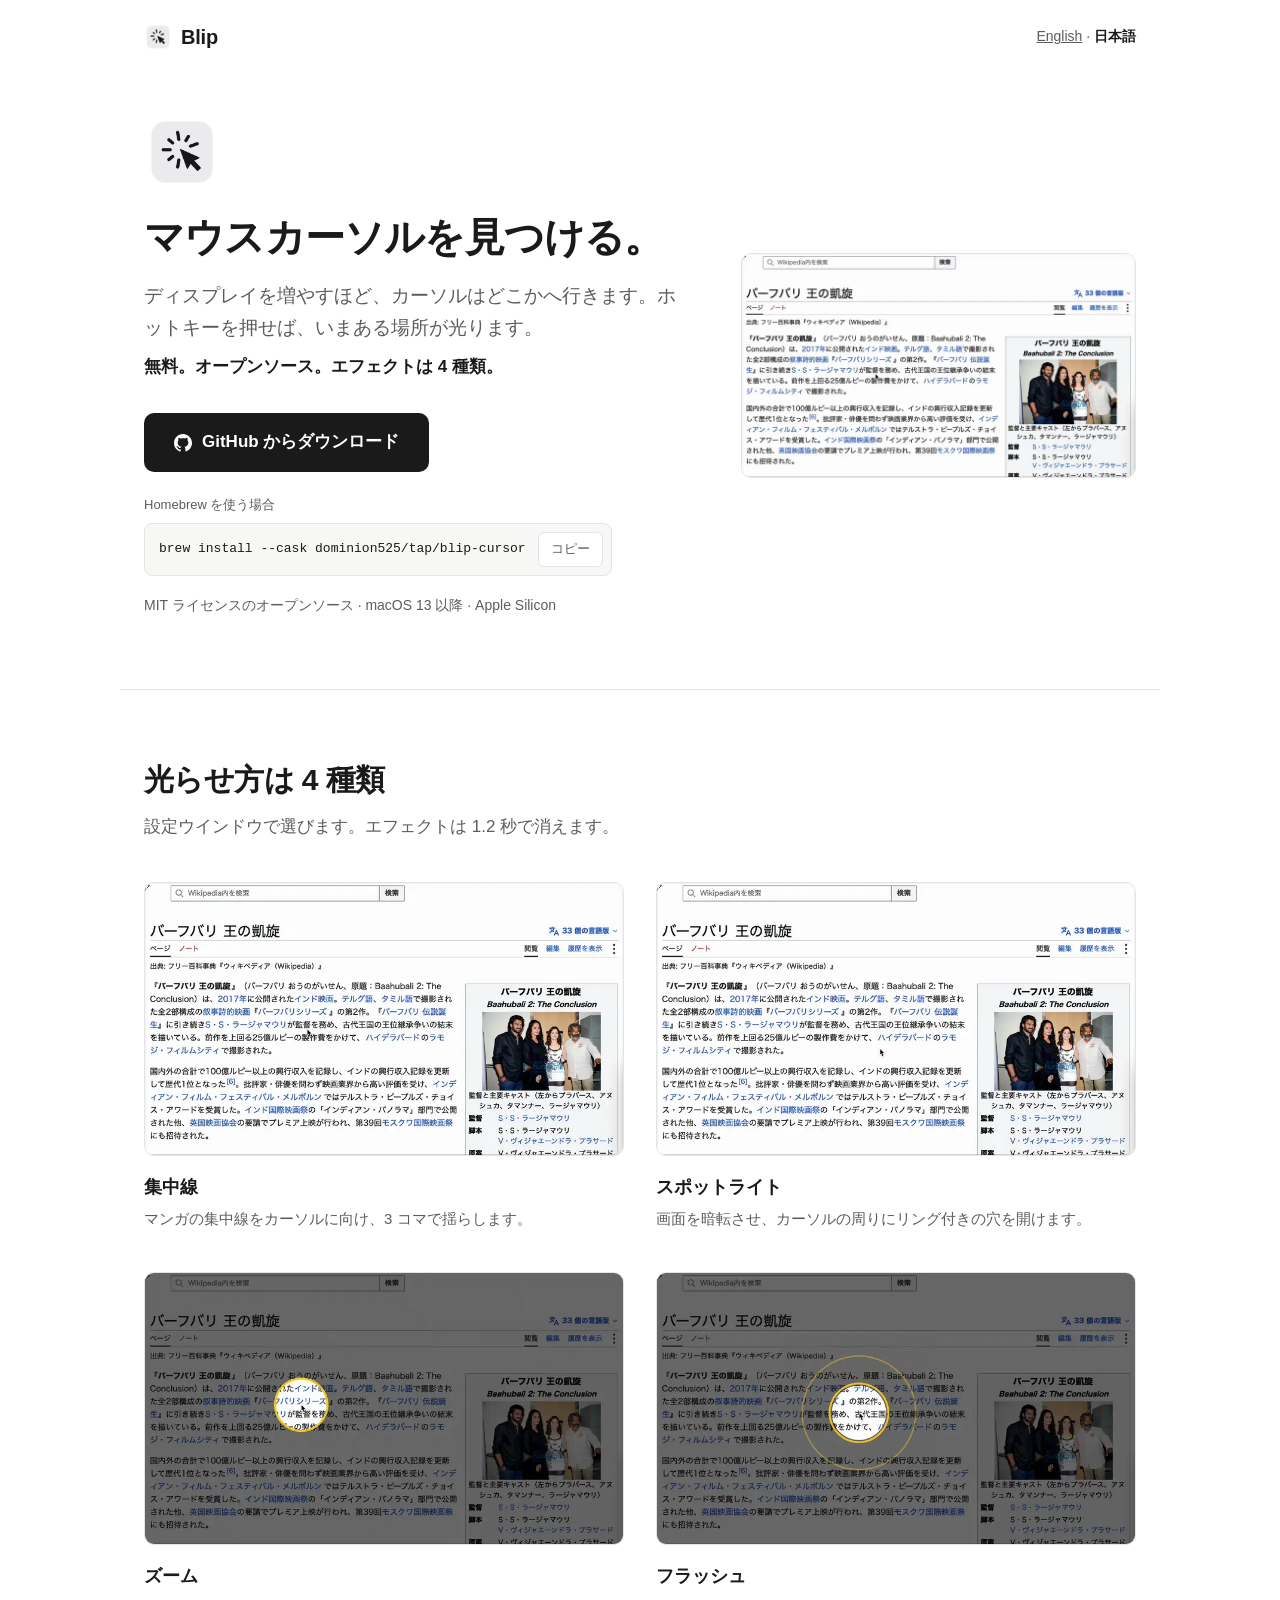
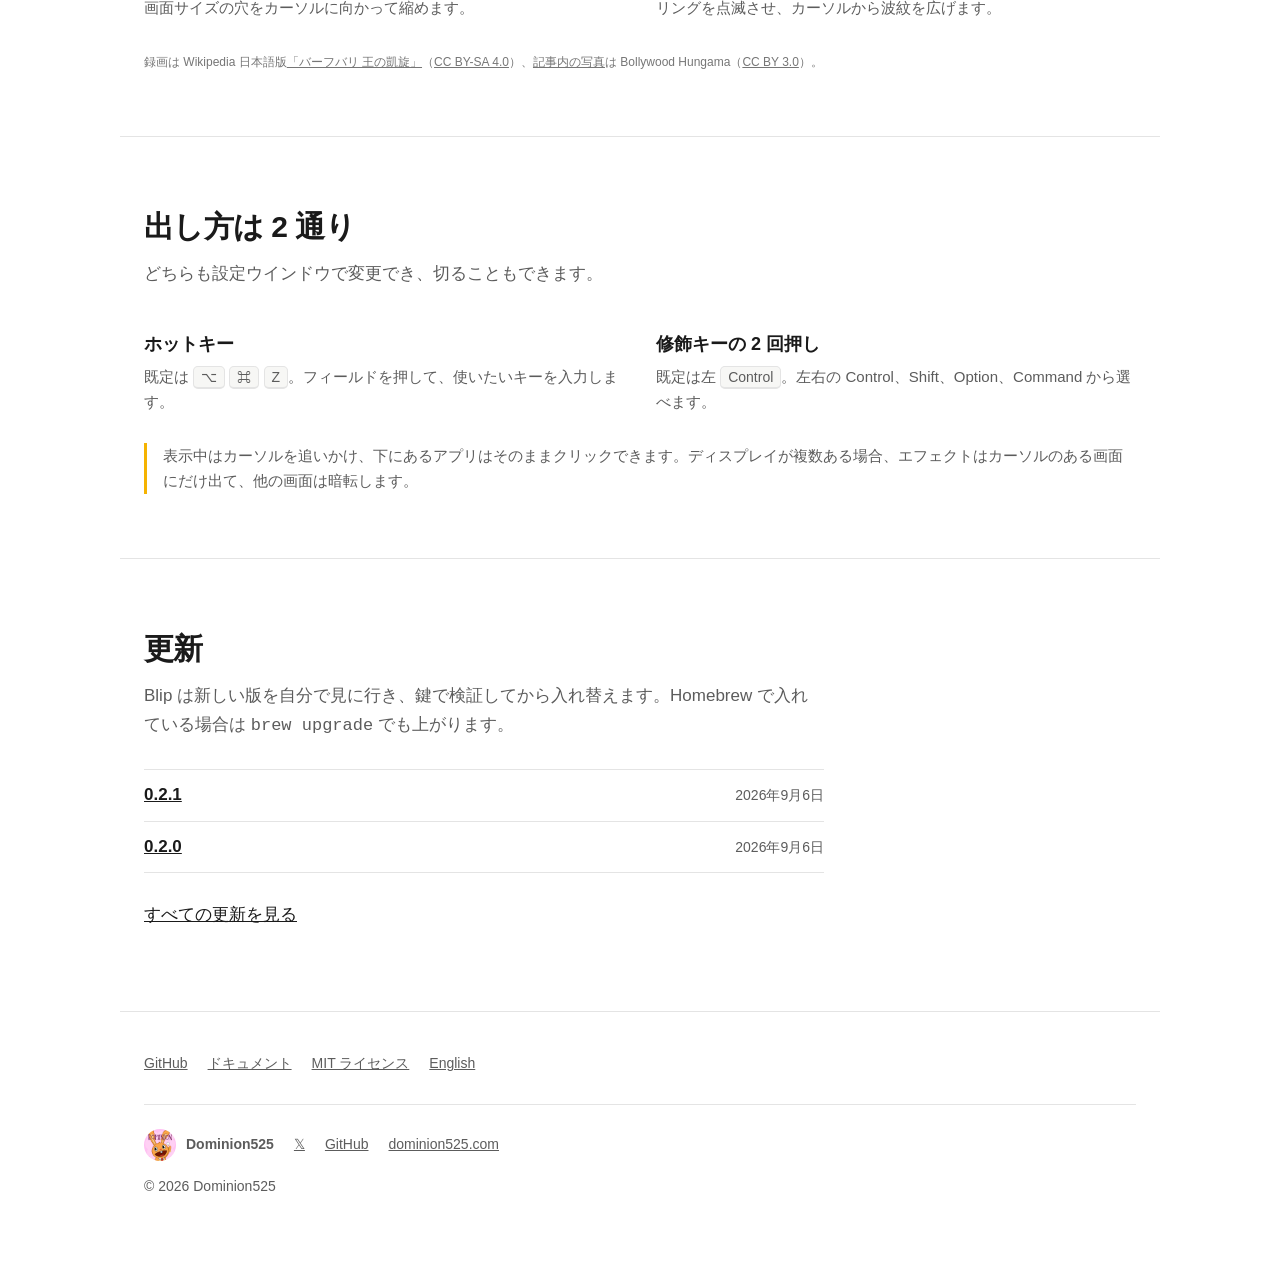
==== ja/index.html @ 57c96139 "Say where the download button goes before it is pressed - Name GitHub in the button itself, since th" ====
<!doctype html>
<html lang="ja">
  <head>
    <meta charset="utf-8" />
    <meta name="viewport" content="width=device-width, initial-scale=1" />
    <title>Blip — マウスカーソルを見つける</title>
    <meta
      name="description"
      content="マルチディスプレイでカーソルを見失ったときに、その位置を目立たせる macOS のメニューバーユーティリティ。無料でオープンソースです。"
    />
    <link rel="canonical" href="https://blip.dominion525.com/ja/" />
    <link rel="alternate" hreflang="en" href="https://blip.dominion525.com/" />
    <link
      rel="alternate"
      hreflang="ja"
      href="https://blip.dominion525.com/ja/"
    />
    <link
      rel="alternate"
      hreflang="x-default"
      href="https://blip.dominion525.com/"
    />
    <link rel="icon" href="/assets/icon.png" />
    <link rel="stylesheet" href="/style.css" />
  </head>
  <body>
    <header class="site-header wrap">
      <a class="site-name" href="/ja/">
        <img src="/assets/icon.png" width="512" height="512" alt="" />
        Blip
      </a>
      <nav class="lang">
        <a href="/" hreflang="en">English</a> ·
        <span aria-current="page">日本語</span>
      </nav>
    </header>

    <main>
      <div class="hero wrap">
        <div class="hero-text">
          <img
            class="hero-icon"
            src="/assets/icon.png"
            width="512"
            height="512"
            alt="Blip のアイコン"
          />
          <h1>マウスカーソルを見つける。</h1>
          <p class="lead">
            ディスプレイを増やすほど、カーソルはどこかへ行きます。ホットキーを押せば、いまある場所が光ります。
          </p>
          <p class="stance">無料。オープンソース。エフェクトは 4 種類。</p>

          <div class="install">
            <a
              class="download"
              href="https://github.com/dominion525/blip/releases/latest"
            >
              <svg viewBox="0 0 16 16" aria-hidden="true" fill="currentColor">
                <path
                  d="M6.766 11.328c-2.063-.25-3.516-1.734-3.516-3.656 0-.781.281-1.625.75-2.188-.203-.515-.172-1.609.063-2.062.625-.078 1.468.25 1.968.703.594-.187 1.219-.281 1.985-.281.765 0 1.39.094 1.953.265.484-.437 1.344-.765 1.969-.687.218.422.25 1.515.046 2.047.5.593.766 1.39.766 2.203 0 1.922-1.453 3.375-3.547 3.64.531.344.89 1.094.89 1.954v1.625c0 .468.391.734.86.547C13.781 14.359 16 11.53 16 8.03 16 3.61 12.406 0 7.984 0 3.563 0 0 3.61 0 8.031a7.88 7.88 0 0 0 5.172 7.422c.422.156.828-.125.828-.547v-1.25c-.219.094-.5.156-.75.156-1.031 0-1.64-.562-2.078-1.609-.172-.422-.36-.672-.719-.719-.187-.015-.25-.093-.25-.187 0-.188.313-.328.625-.328.453 0 .844.281 1.25.86.313.452.64.655 1.031.655s.641-.14 1-.5c.266-.265.47-.5.657-.656"
                />
              </svg>
              GitHub からダウンロード
            </a>
            <div class="brew">
              <span class="brew-label">Homebrew を使う場合</span>
              <div class="cmd">
                <code id="brew-command"
                  >brew install --cask dominion525/tap/blip-cursor</code
                >
                <button
                  class="copy"
                  type="button"
                  data-copy="#brew-command"
                  data-copied="コピーしました"
                >
                  コピー
                </button>
              </div>
            </div>
          </div>

          <p class="meta">
            MIT ライセンスのオープンソース · macOS 13 以降 · Apple Silicon
          </p>
        </div>

        <img
          class="shot"
          src="/assets/blip-focus-lines.webp"
          width="800"
          height="454"
          alt="Web ページの上で、マウスカーソルに集中線が集まる様子"
        />
      </div>

      <section class="wrap">
        <h2>光らせ方は 4 種類</h2>
        <p class="sub">
          設定ウインドウで選びます。エフェクトは 1.2 秒で消えます。
        </p>

        <ul class="effects">
          <li>
            <img
              class="shot"
              src="/assets/blip-focus-lines.webp"
              width="800"
              height="454"
              loading="lazy"
              alt="カーソルに集中線が集まる"
            />
            <h3>集中線</h3>
            <p>マンガの集中線をカーソルに向け、3 コマで揺らします。</p>
          </li>
          <li>
            <img
              class="shot"
              src="/assets/blip-spotlight.webp"
              width="800"
              height="454"
              loading="lazy"
              alt="画面が暗転し、カーソルの周りにリング付きの穴が開く"
            />
            <h3>スポットライト</h3>
            <p>画面を暗転させ、カーソルの周りにリング付きの穴を開けます。</p>
          </li>
          <li>
            <img
              class="shot"
              src="/assets/blip-zoom.webp"
              width="800"
              height="454"
              loading="lazy"
              alt="画面サイズの穴がカーソルに向かって縮む"
            />
            <h3>ズーム</h3>
            <p>画面サイズの穴をカーソルに向かって縮めます。</p>
          </li>
          <li>
            <img
              class="shot"
              src="/assets/blip-flash.webp"
              width="800"
              height="454"
              loading="lazy"
              alt="リングが点滅し、カーソルから波紋が広がる"
            />
            <h3>フラッシュ</h3>
            <p>リングを点滅させ、カーソルから波紋を広げます。</p>
          </li>
        </ul>

        <p class="credit">
          録画は Wikipedia 日本語版<a
            href="https://ja.wikipedia.org/wiki/バーフバリ_王の凱旋"
            >「バーフバリ 王の凱旋」</a
          >（<a href="https://creativecommons.org/licenses/by-sa/4.0/deed.ja"
            >CC BY-SA 4.0</a
          >）、<a
            href="https://commons.wikimedia.org/wiki/File:First_look_launch_of_Baahubali_2.jpg"
            >記事内の写真</a
          >は Bollywood Hungama（<a
            href="https://creativecommons.org/licenses/by/3.0/deed.ja"
            >CC BY 3.0</a
          >）。
        </p>
      </section>

      <section class="wrap">
        <h2>出し方は 2 通り</h2>
        <p class="sub">
          どちらも設定ウインドウで変更でき、切ることもできます。
        </p>

        <ul class="triggers">
          <li>
            <h3>ホットキー</h3>
            <p>
              既定は <kbd>⌥</kbd> <kbd>⌘</kbd>
              <kbd>Z</kbd>。フィールドを押して、使いたいキーを入力します。
            </p>
          </li>
          <li>
            <h3>修飾キーの 2 回押し</h3>
            <p>
              既定は左 <kbd>Control</kbd>。左右の
              Control、Shift、Option、Command から選べます。
            </p>
          </li>
        </ul>

        <p class="note">
          表示中はカーソルを追いかけ、下にあるアプリはそのままクリックできます。ディスプレイが複数ある場合、エフェクトはカーソルのある画面にだけ出て、他の画面は暗転します。
        </p>
      </section>

      <section class="wrap updates">
        <h2>更新</h2>
        <p>
          Blip
          は新しい版を自分で見に行き、鍵で検証してから入れ替えます。Homebrew
          で入れている場合は <code>brew upgrade</code> でも上がります。
        </p>

        <ol class="releases" data-releases="5" hidden></ol>

        <p>
          <a href="https://github.com/dominion525/blip/releases"
            >すべての更新を見る</a
          >
        </p>
      </section>
    </main>

    <footer class="site-footer wrap">
      <ul class="footer-links">
        <li><a href="https://github.com/dominion525/blip">GitHub</a></li>
        <li>
          <a href="https://github.com/dominion525/blip/blob/main/README.ja.md"
            >ドキュメント</a
          >
        </li>
        <li>
          <a href="https://github.com/dominion525/blip/blob/main/LICENSE"
            >MIT ライセンス</a
          >
        </li>
        <li><a href="/" hreflang="en">English</a></li>
      </ul>

      <div class="author">
        <a class="author-name" href="https://dominion525.com/">
          <img src="/assets/avatar.png" width="96" height="96" alt="" />
          Dominion525
        </a>
        <ul class="author-links">
          <li>
            <a href="https://x.com/dominion525" aria-label="X">𝕏</a>
          </li>
          <li><a href="https://github.com/dominion525">GitHub</a></li>
          <li><a href="https://dominion525.com/">dominion525.com</a></li>
        </ul>
      </div>

      <p class="copyright">© 2026 Dominion525</p>
    </footer>

    <script src="/site.js" defer></script>

    <script
      data-goatcounter="https://blip.goatcounter.com/count"
      async
      src="//gc.zgo.at/count.js"
    ></script>
  </body>
</html>
---- style.css ----
:root {
  color-scheme: light dark;
  --ink: #1a1a1a;
  --ink-strong: #000000;
  --ink-soft: #5c5c5c;
  --ink-faint: #767676;
  --line: #e4e4e4;
  --bg: #ffffff;
  --bg-soft: #f7f7f5;
  --accent: #f5b301;
  --radius: 10px;
  --page: 1040px;
}

/* The release notes Sparkle shows already carry these colors, so the two pages match. */
@media (prefers-color-scheme: dark) {
  :root {
    --ink: #f5f5f7;
    --ink-strong: #ffffff;
    --ink-soft: #a1a1a6;
    --ink-faint: #8e8e93;
    --line: #38383a;
    --bg: #1d1d1f;
    --bg-soft: #2c2c2e;
  }
}

* { box-sizing: border-box; }

body {
  margin: 0;
  background: var(--bg);
  color: var(--ink);
  font-family: -apple-system, BlinkMacSystemFont, "Segoe UI", "Hiragino Sans",
    "Noto Sans JP", sans-serif;
  font-size: 17px;
  line-height: 1.7;
  -webkit-font-smoothing: antialiased;
}

a { color: var(--ink); }

.wrap {
  max-width: var(--page);
  margin: 0 auto;
  padding-left: 24px;
  padding-right: 24px;
}

/* header */

.site-header {
  display: flex;
  align-items: center;
  justify-content: space-between;
  /* Not the padding shorthand: .wrap sets the sides, and this would reset them to zero. */
  padding-block: 20px;
}

.site-name {
  display: flex;
  align-items: center;
  gap: 9px;
  font-size: 20px;
  font-weight: 700;
  letter-spacing: -0.01em;
  text-decoration: none;
}

.site-name img {
  width: 28px;
  height: 28px;
}

.hero-icon {
  display: block;
  width: 76px;
  height: 76px;
  margin-bottom: 20px;
}

.lang {
  font-size: 14px;
  color: var(--ink-soft);
}

.lang a { color: var(--ink-soft); }

.lang [aria-current] {
  color: var(--ink);
  font-weight: 600;
  text-decoration: none;
}

/* hero */

.hero {
  display: grid;
  grid-template-columns: minmax(0, 1.25fr) minmax(0, 0.9fr);
  align-items: center;
  gap: 48px;
  padding-top: 40px;
  padding-bottom: 72px;
}

.hero h1 {
  margin: 0 0 16px;
  font-size: clamp(38px, 6vw, 60px);
  line-height: 1.15;
  letter-spacing: -0.03em;
  text-wrap: balance;
}

:lang(ja) .hero h1 {
  font-size: clamp(28px, 3.6vw, 40px);
  line-height: 1.35;
  letter-spacing: -0.02em;
}

.hero .lead {
  margin: 0 0 8px;
  max-width: 34em;
  font-size: 19px;
  color: var(--ink-soft);
}

.hero .stance {
  margin: 0 0 32px;
  font-weight: 600;
}

.shot {
  display: block;
  width: 100%;
  max-width: 800px;
  height: auto;
  border: 1px solid var(--line);
  border-radius: var(--radius);
}

.hero .shot { max-width: 100%; }

/* install */

.download {
  display: inline-flex;
  align-items: center;
  gap: 10px;
  padding: 15px 30px;
  font-size: 17px;
  font-weight: 600;
  color: var(--bg);
  background: var(--ink);
  border-radius: var(--radius);
  text-decoration: none;
}

.download svg {
  flex: none;
  width: 18px;
  height: 18px;
}

.download:hover { background: var(--ink-strong); }

.brew { margin-top: 22px; }

.brew-label {
  display: block;
  margin-bottom: 7px;
  font-size: 13px;
  color: var(--ink-soft);
}

.cmd {
  display: inline-flex;
  align-items: center;
  gap: 12px;
  max-width: 100%;
  padding: 8px 8px 8px 14px;
  background: var(--bg-soft);
  border: 1px solid var(--line);
  border-radius: 8px;
}

.cmd code {
  min-width: 0;
  font-family: ui-monospace, SFMono-Regular, Menlo, monospace;
  font-size: 13px;
  white-space: nowrap;
  overflow-x: auto;
}

.copy {
  flex: none;
  padding: 5px 12px;
  font: inherit;
  font-size: 13px;
  color: var(--ink-soft);
  background: var(--bg);
  border: 1px solid var(--line);
  border-radius: 6px;
  cursor: pointer;
}

.copy:hover { color: var(--ink); }

.meta {
  margin: 18px 0 0;
  font-size: 14px;
  color: var(--ink-soft);
}

/* sections */

section { padding: 64px 0; border-top: 1px solid var(--line); }

section h2 {
  margin: 0 0 8px;
  font-size: 30px;
  letter-spacing: -0.02em;
}

section .sub {
  margin: 0 0 40px;
  color: var(--ink-soft);
}

/* effects */

.effects {
  display: grid;
  grid-template-columns: repeat(2, 1fr);
  gap: 40px 32px;
  list-style: none;
  margin: 0;
  padding: 0;
}

.effects h3 {
  margin: 16px 0 4px;
  font-size: 18px;
}

.effects p {
  margin: 0;
  color: var(--ink-soft);
  font-size: 15px;
}

.credit {
  margin: 32px 0 0;
  font-size: 12px;
  line-height: 1.6;
  color: var(--ink-faint);
  /* Japanese wraps anywhere by default, which breaks words apart. */
  word-break: auto-phrase;
}

.credit a { color: var(--ink-faint); }

/* triggers */

.triggers {
  display: grid;
  grid-template-columns: repeat(2, 1fr);
  gap: 32px;
  list-style: none;
  margin: 0 0 28px;
  padding: 0;
}

.triggers h3 {
  margin: 0 0 4px;
  font-size: 18px;
}

.triggers p { margin: 0; color: var(--ink-soft); font-size: 15px; }

kbd {
  padding: 2px 7px;
  font-family: inherit;
  font-size: 14px;
  background: var(--bg-soft);
  border: 1px solid var(--line);
  border-bottom-width: 2px;
  border-radius: 5px;
}

.note {
  margin: 0;
  padding-left: 16px;
  border-left: 3px solid var(--accent);
  color: var(--ink-soft);
  font-size: 15px;
}

/* updates */

.updates p { max-width: 40em; color: var(--ink-soft); }
.updates p:first-of-type { margin-top: 0; }

.releases {
  margin: 28px 0;
  padding: 0;
  max-width: 40em;
  list-style: none;
  border-top: 1px solid var(--line);
}

.releases li {
  display: flex;
  align-items: baseline;
  justify-content: space-between;
  gap: 16px;
  padding: 11px 0;
  border-bottom: 1px solid var(--line);
}

.release-version { font-weight: 600; }

.releases time {
  flex: none;
  font-size: 14px;
  color: var(--ink-soft);
}

/* footer */

.site-footer {
  padding-block: 40px 64px;
  border-top: 1px solid var(--line);
  font-size: 14px;
  color: var(--ink-soft);
}

.site-footer a { color: var(--ink-soft); }

.site-footer ul {
  display: flex;
  flex-wrap: wrap;
  align-items: center;
  gap: 20px;
  list-style: none;
  margin: 0;
  padding: 0;
}

.author {
  display: flex;
  flex-wrap: wrap;
  align-items: center;
  gap: 12px 20px;
  margin-top: 28px;
  padding-top: 24px;
  border-top: 1px solid var(--line);
}

.author-name {
  display: flex;
  align-items: center;
  gap: 10px;
  font-weight: 600;
  color: var(--ink);
  text-decoration: none;
}

.author-name img {
  width: 32px;
  height: 32px;
  border-radius: 50%;
}

.author-links { font-size: 14px; }

.copyright { margin: 14px 0 0; }

@media (max-width: 720px) {
  body { font-size: 16px; }
  .hero {
    grid-template-columns: minmax(0, 1fr);
    gap: 32px;
    padding-top: 24px;
    padding-bottom: 56px;
  }
  section { padding: 48px 0; }
  .effects, .triggers { grid-template-columns: minmax(0, 1fr); }
  .cmd code { font-size: 13px; }
}
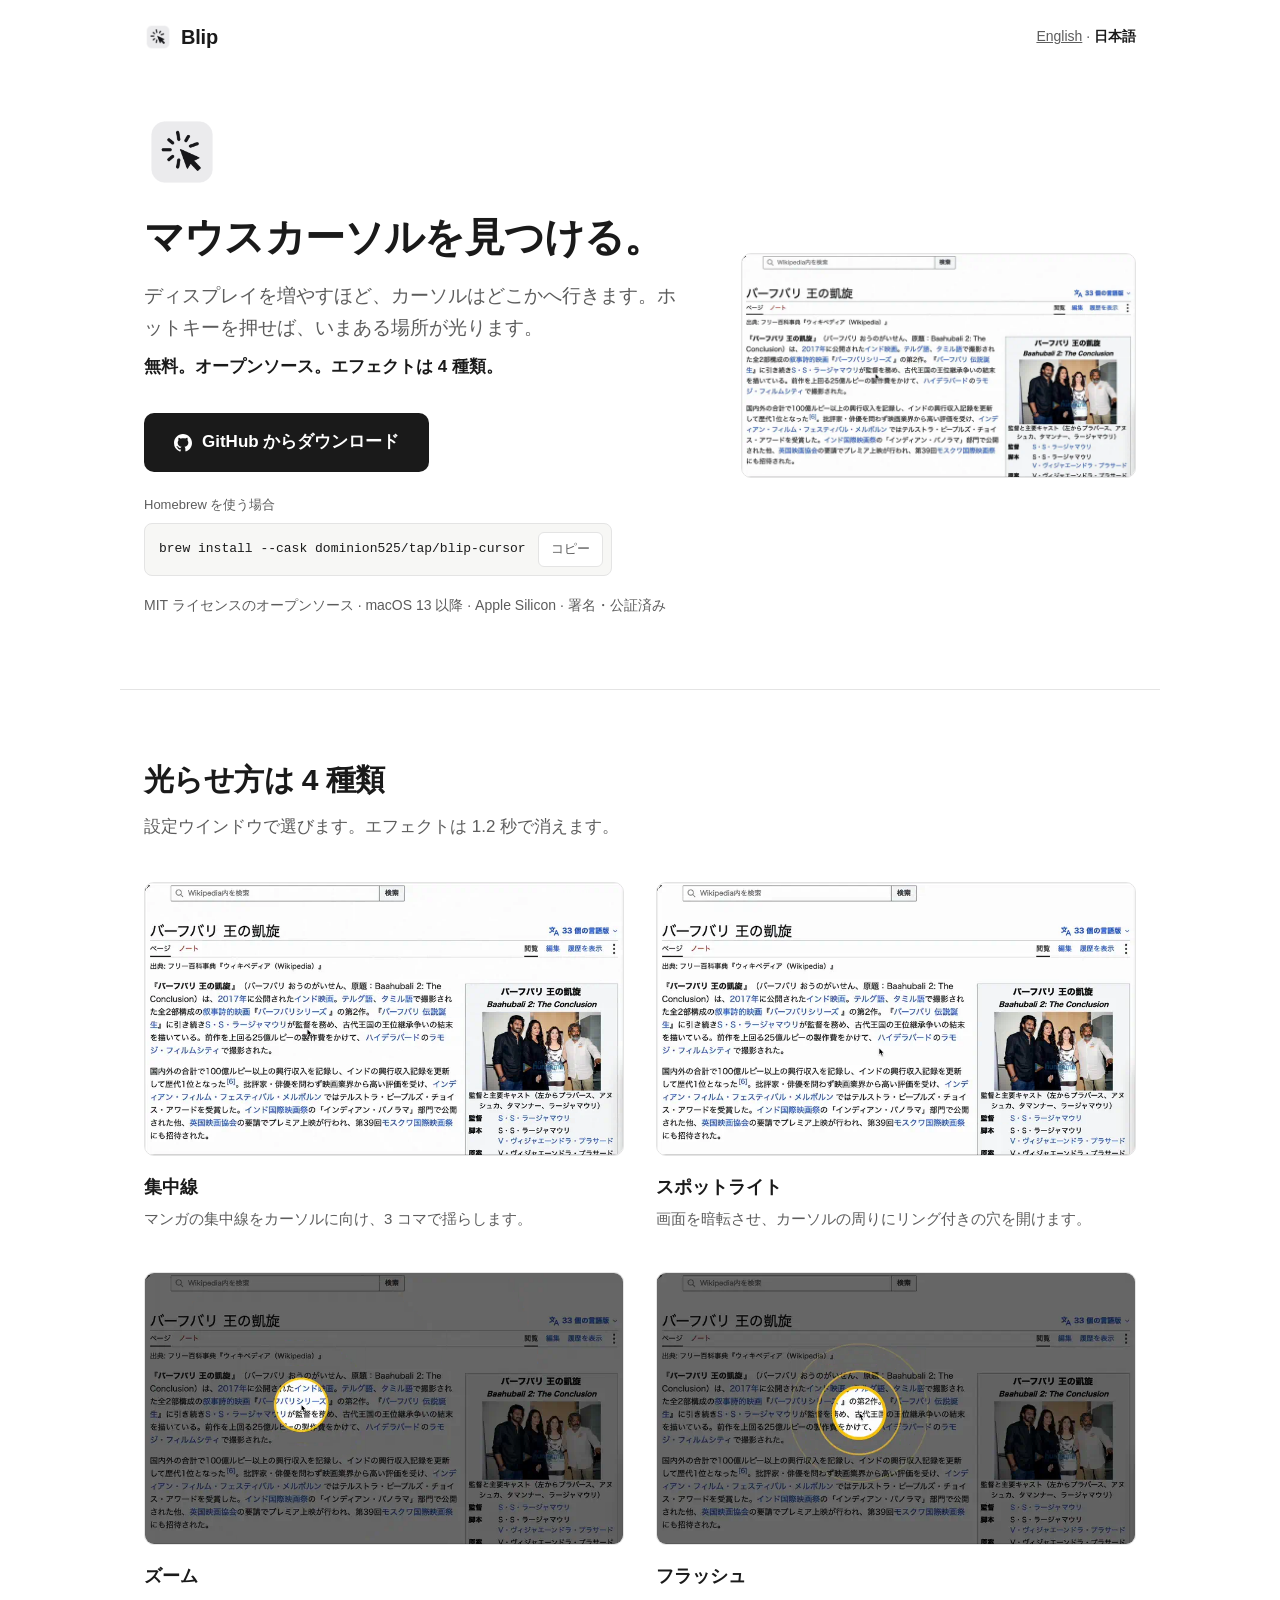
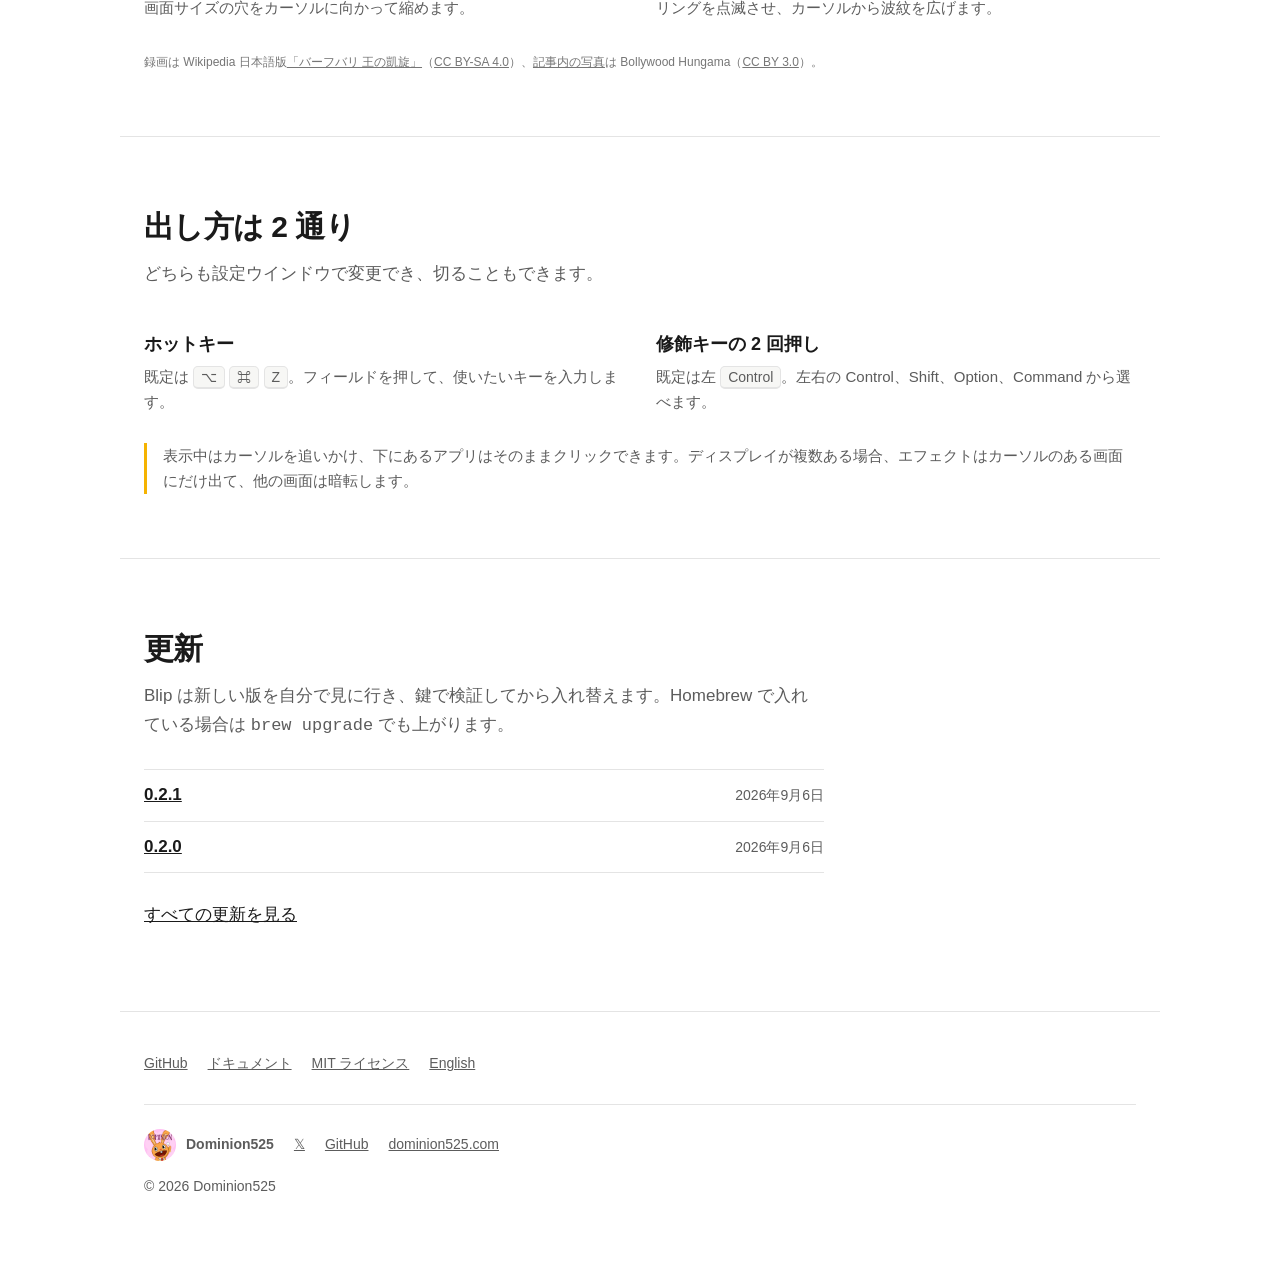
==== commit 02ebad49: "Answer the question a Mac asks about an app from outside the store - Add signed and notarized to the" ====
--- a/ja/index.html
+++ b/ja/index.html
@@ -82,7 +82,8 @@
           </div>
 
           <p class="meta">
-            MIT ライセンスのオープンソース · macOS 13 以降 · Apple Silicon
+            MIT ライセンスのオープンソース · macOS 13 以降 · Apple Silicon ·
+            署名・公証済み
           </p>
         </div>
 
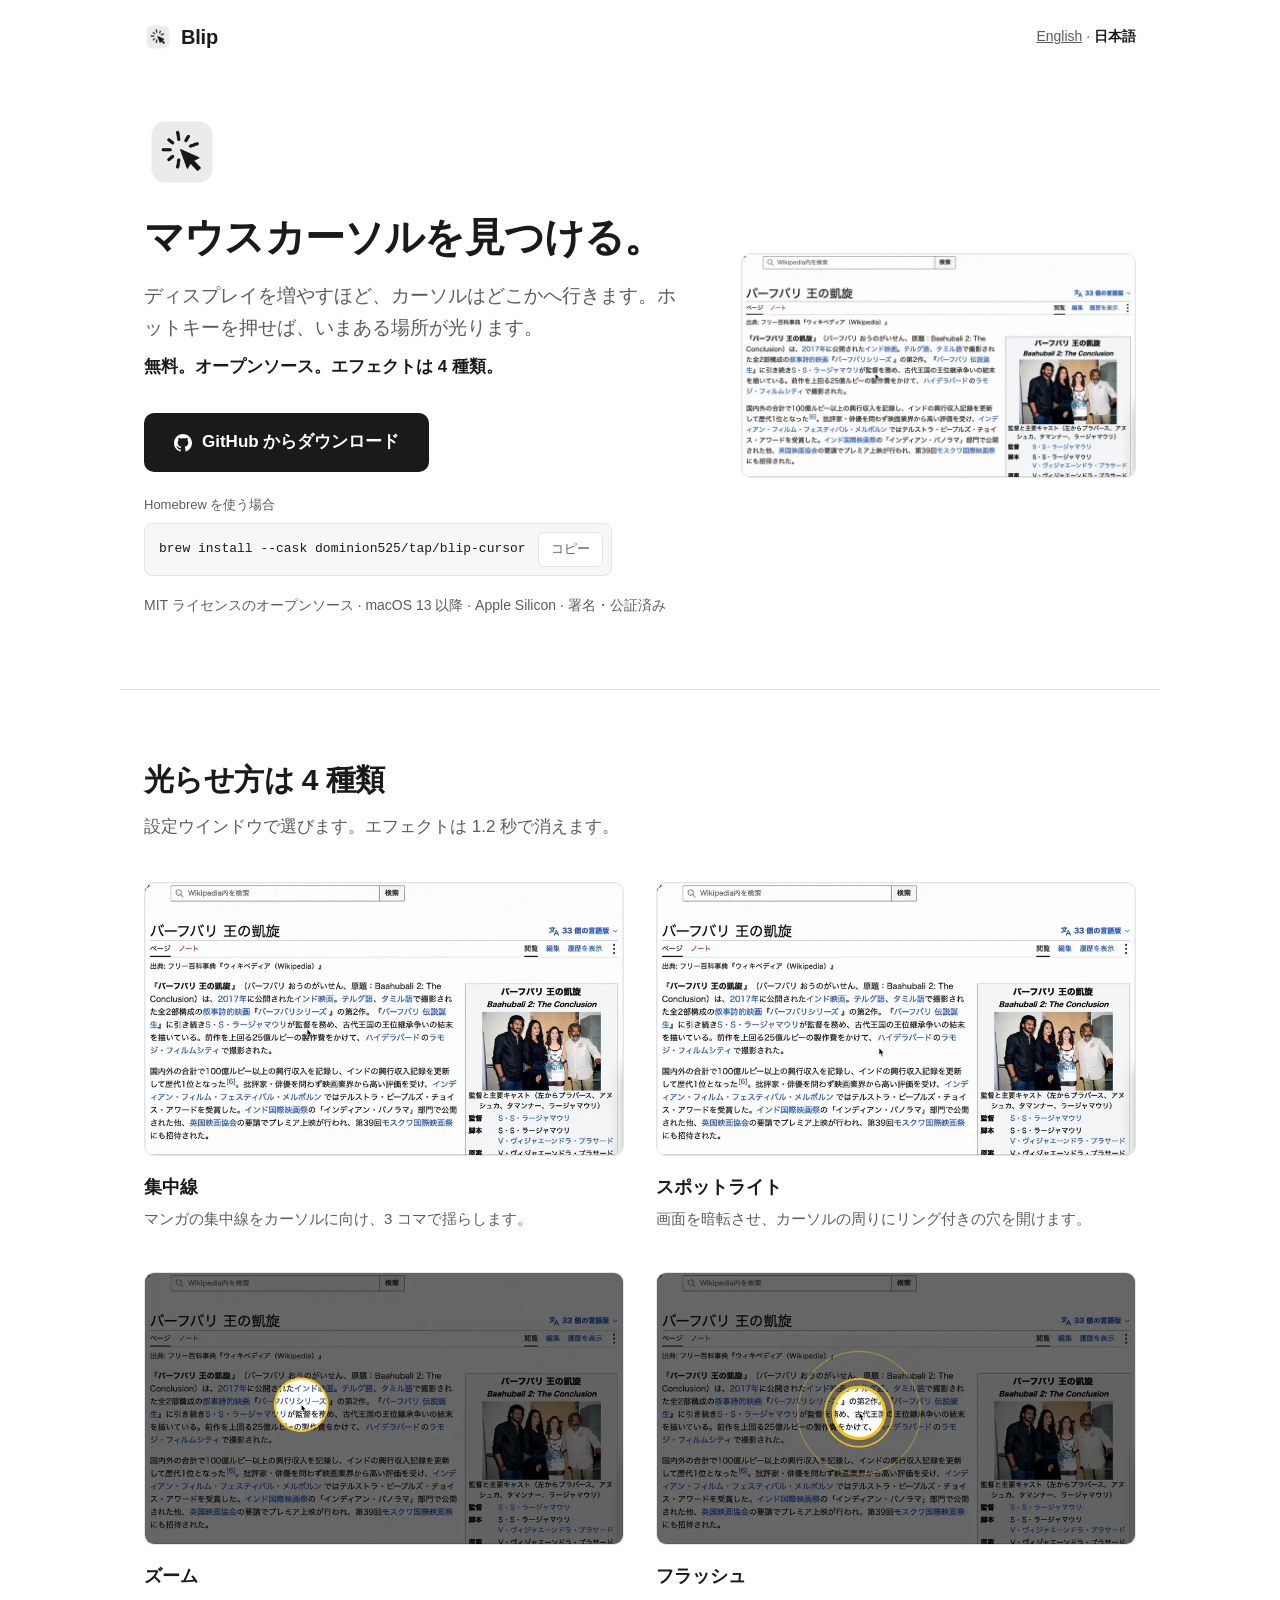
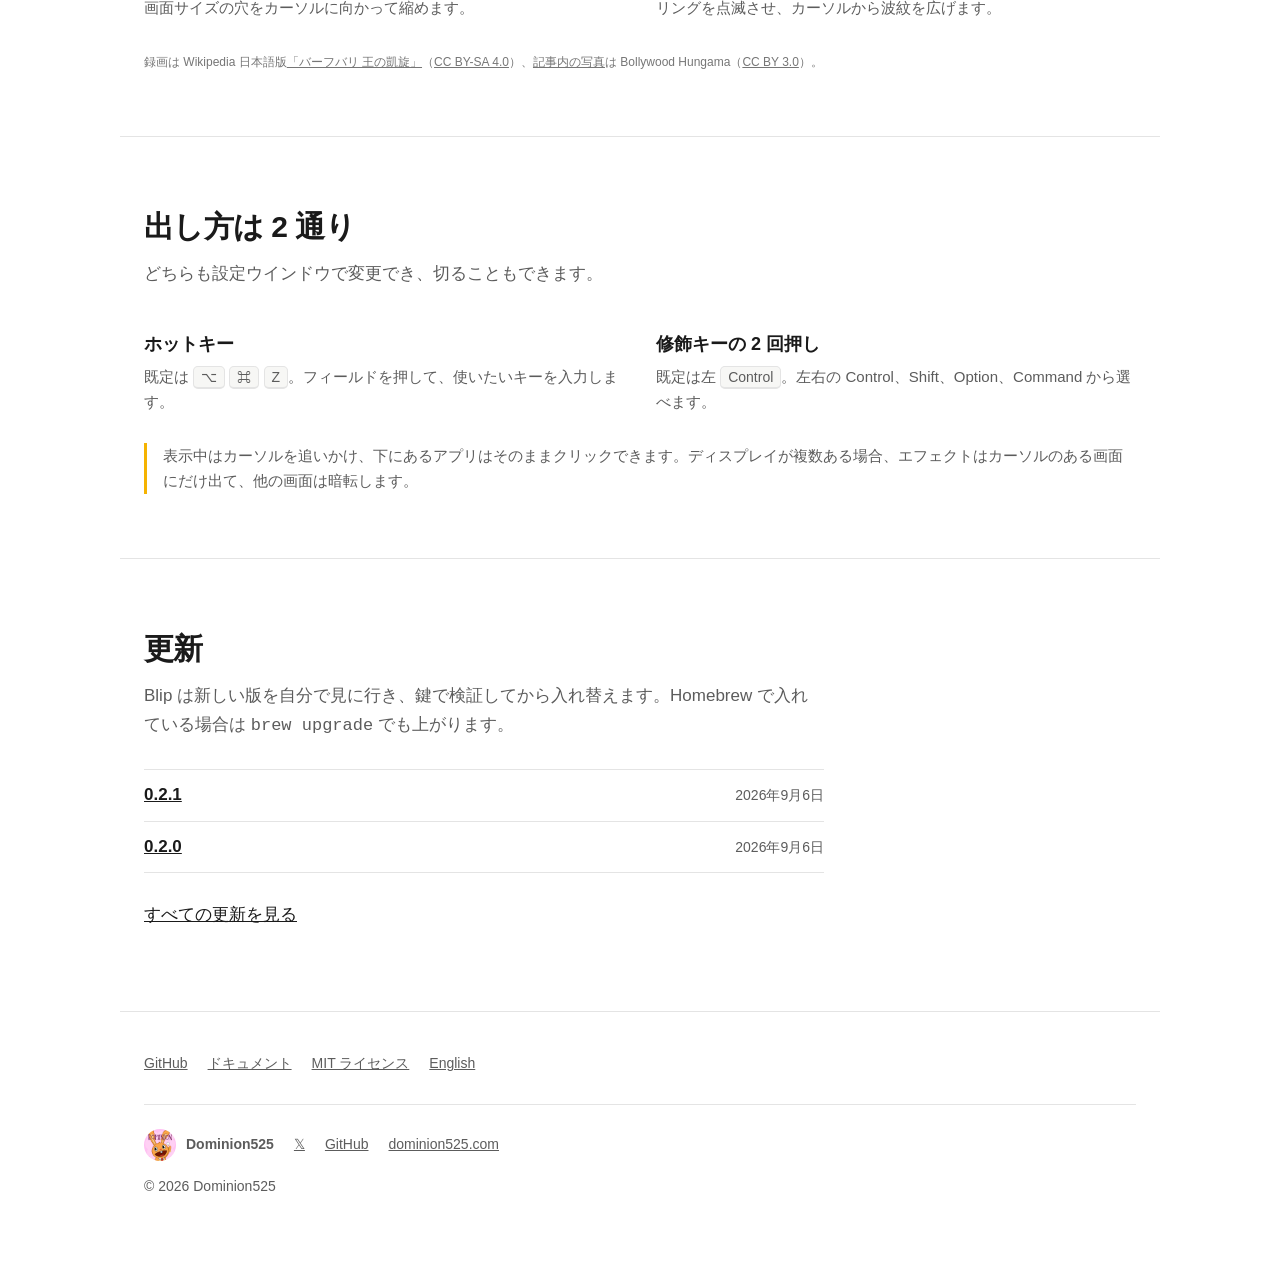
==== commit eefa6f6b: "Carry the page into the places it gets shared - Give each language an Open Graph card rendered at th" ====
--- a/ja/index.html
+++ b/ja/index.html
@@ -20,6 +20,28 @@
       hreflang="x-default"
       href="https://blip.dominion525.com/"
     />
+    <meta property="og:type" content="website" />
+    <meta property="og:site_name" content="Blip" />
+    <meta property="og:locale" content="ja_JP" />
+    <meta property="og:locale:alternate" content="en_US" />
+    <meta property="og:url" content="https://blip.dominion525.com/ja/" />
+    <meta property="og:title" content="Blip — マウスカーソルを見つける" />
+    <meta
+      property="og:description"
+      content="マルチディスプレイでカーソルを見失ったときに、その位置を目立たせる macOS のメニューバーユーティリティ。無料でオープンソースです。"
+    />
+    <meta
+      property="og:image"
+      content="https://blip.dominion525.com/assets/ogp-ja.png"
+    />
+    <meta property="og:image:width" content="2400" />
+    <meta property="og:image:height" content="1260" />
+    <meta
+      property="og:image:alt"
+      content="Blip — マウスカーソルを見つける。macOS、無料、オープンソース。"
+    />
+    <meta name="twitter:card" content="summary_large_image" />
+    <meta name="twitter:site" content="@dominion525" />
     <link rel="icon" href="/assets/icon.png" />
     <link rel="stylesheet" href="/style.css" />
   </head>
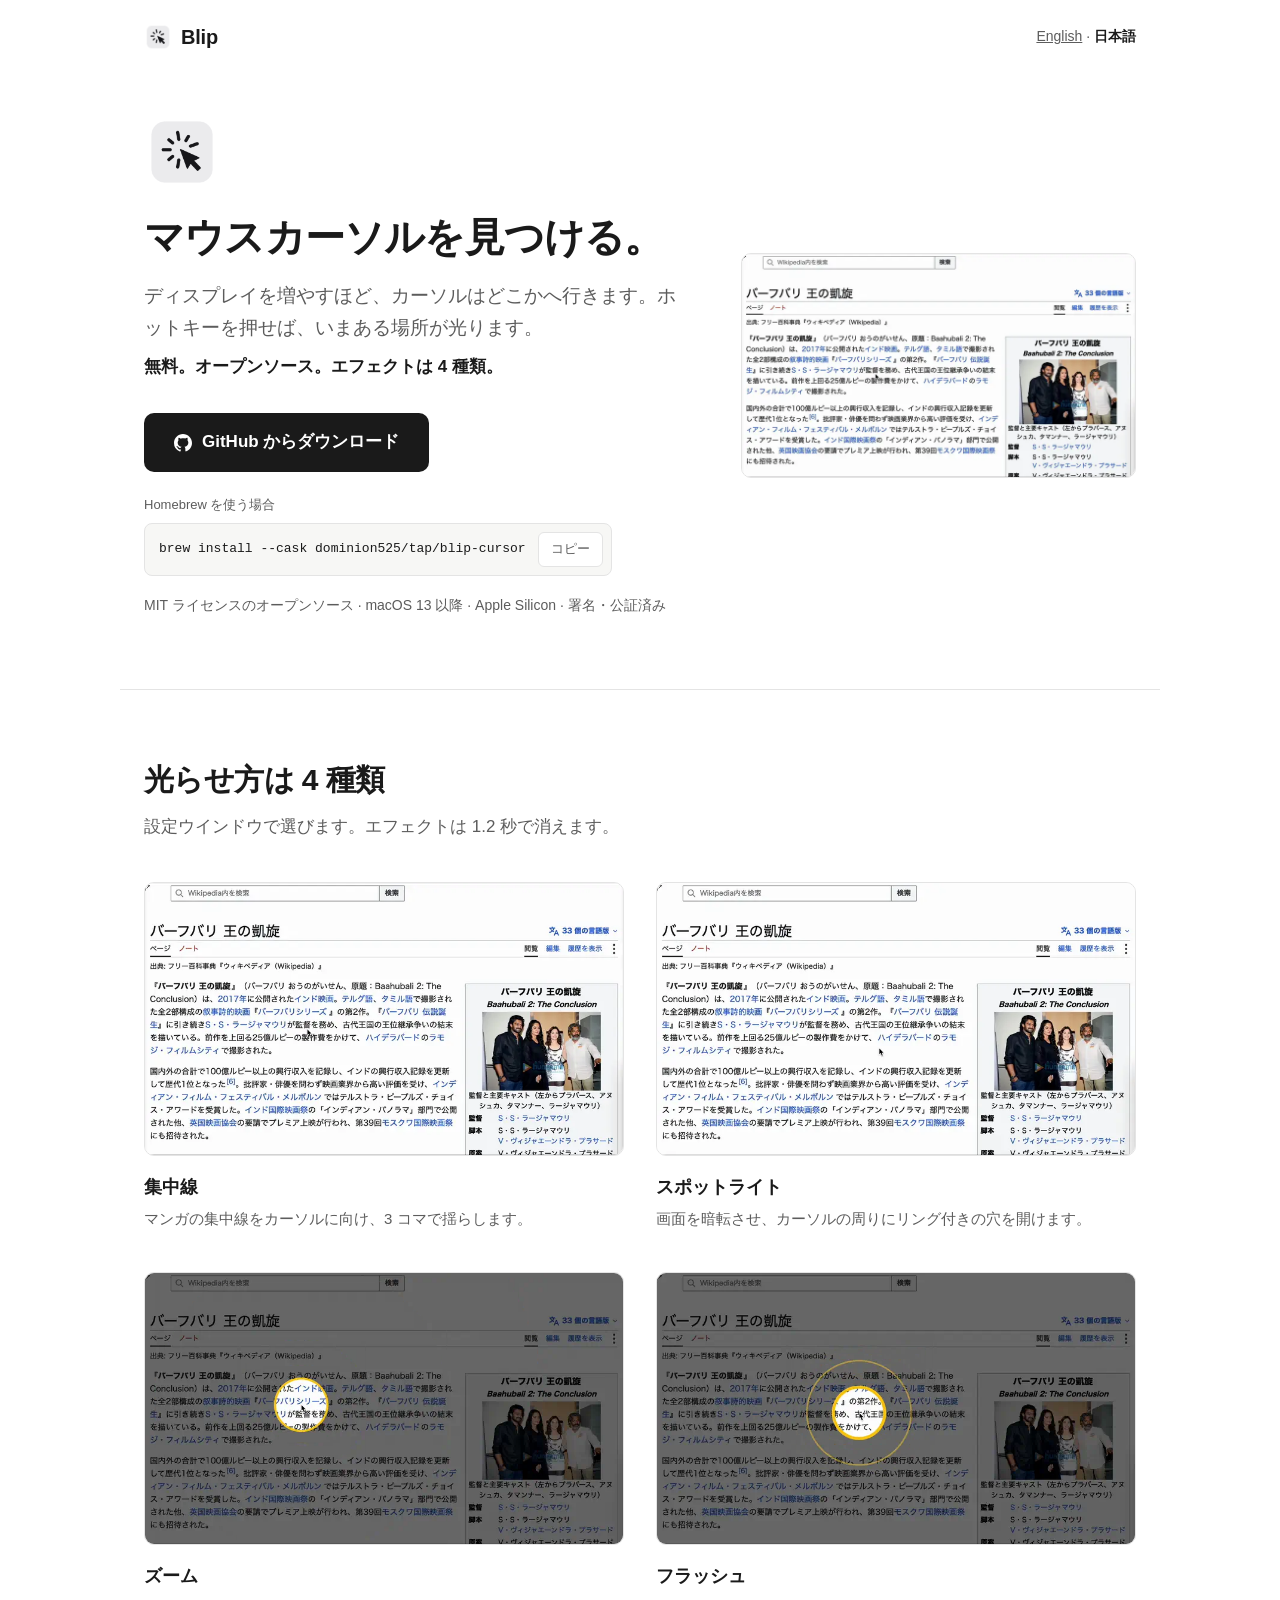
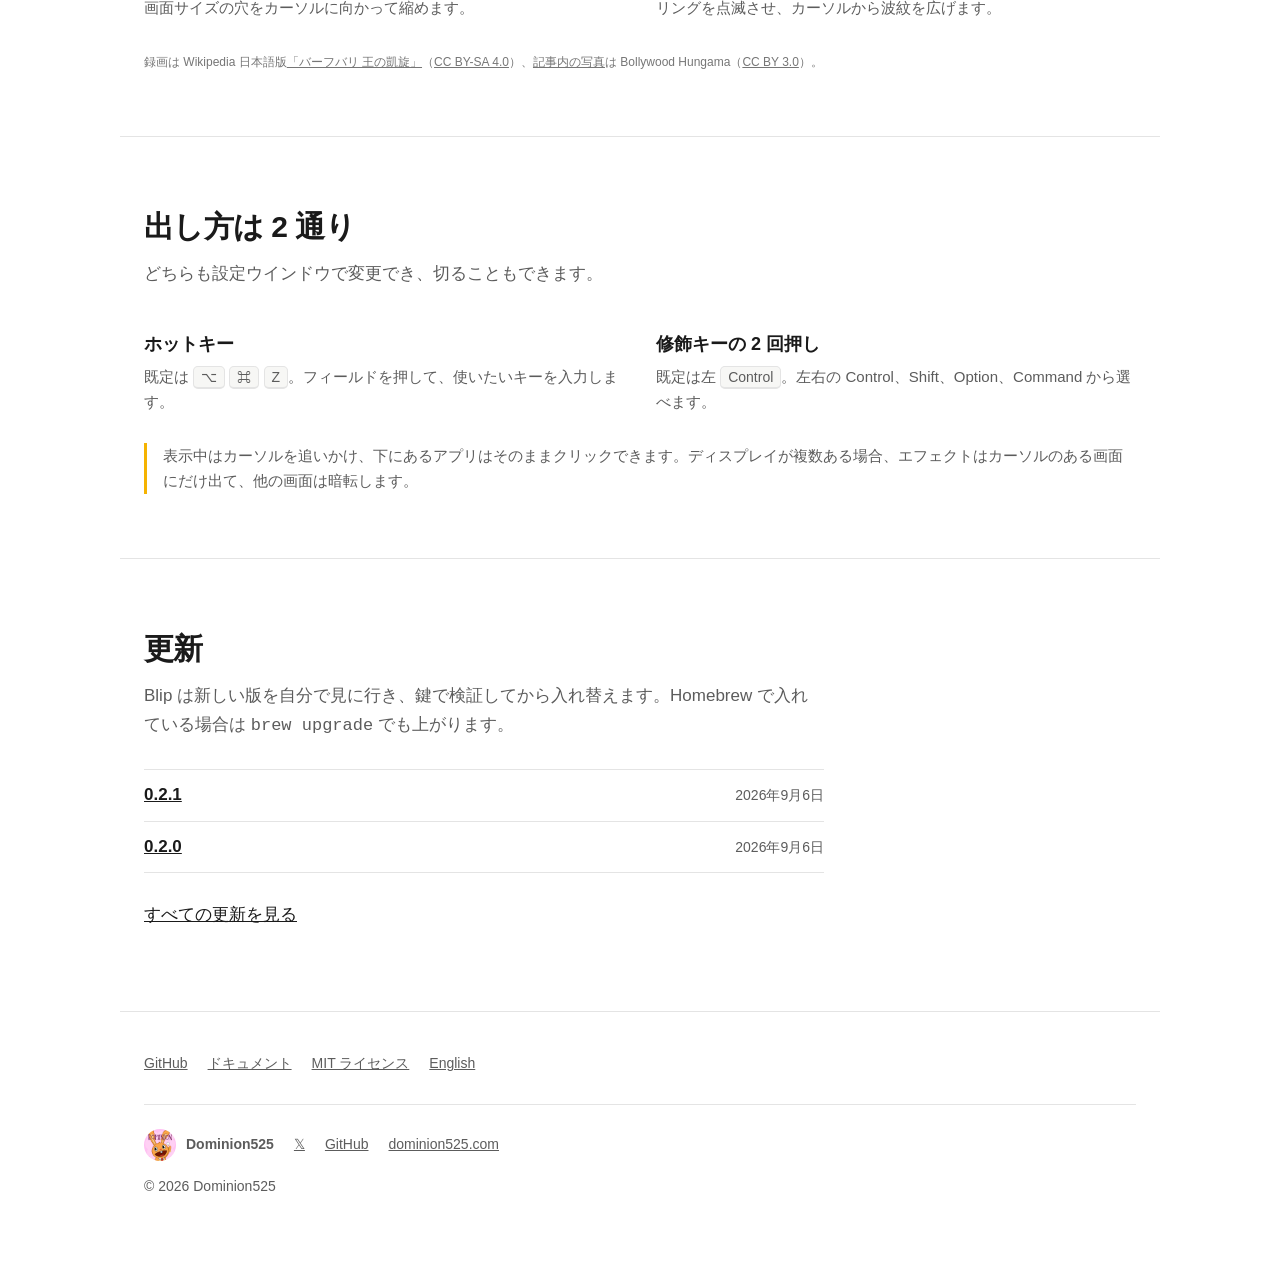
==== commit e2e5a858: "Hand the card and the dates over in the shape they are read in - Resize the Open Graph images to the" ====
--- a/ja/index.html
+++ b/ja/index.html
@@ -34,8 +34,8 @@
       property="og:image"
       content="https://blip.dominion525.com/assets/ogp-ja.png"
     />
-    <meta property="og:image:width" content="2400" />
-    <meta property="og:image:height" content="1260" />
+    <meta property="og:image:width" content="1200" />
+    <meta property="og:image:height" content="630" />
     <meta
       property="og:image:alt"
       content="Blip — マウスカーソルを見つける。macOS、無料、オープンソース。"
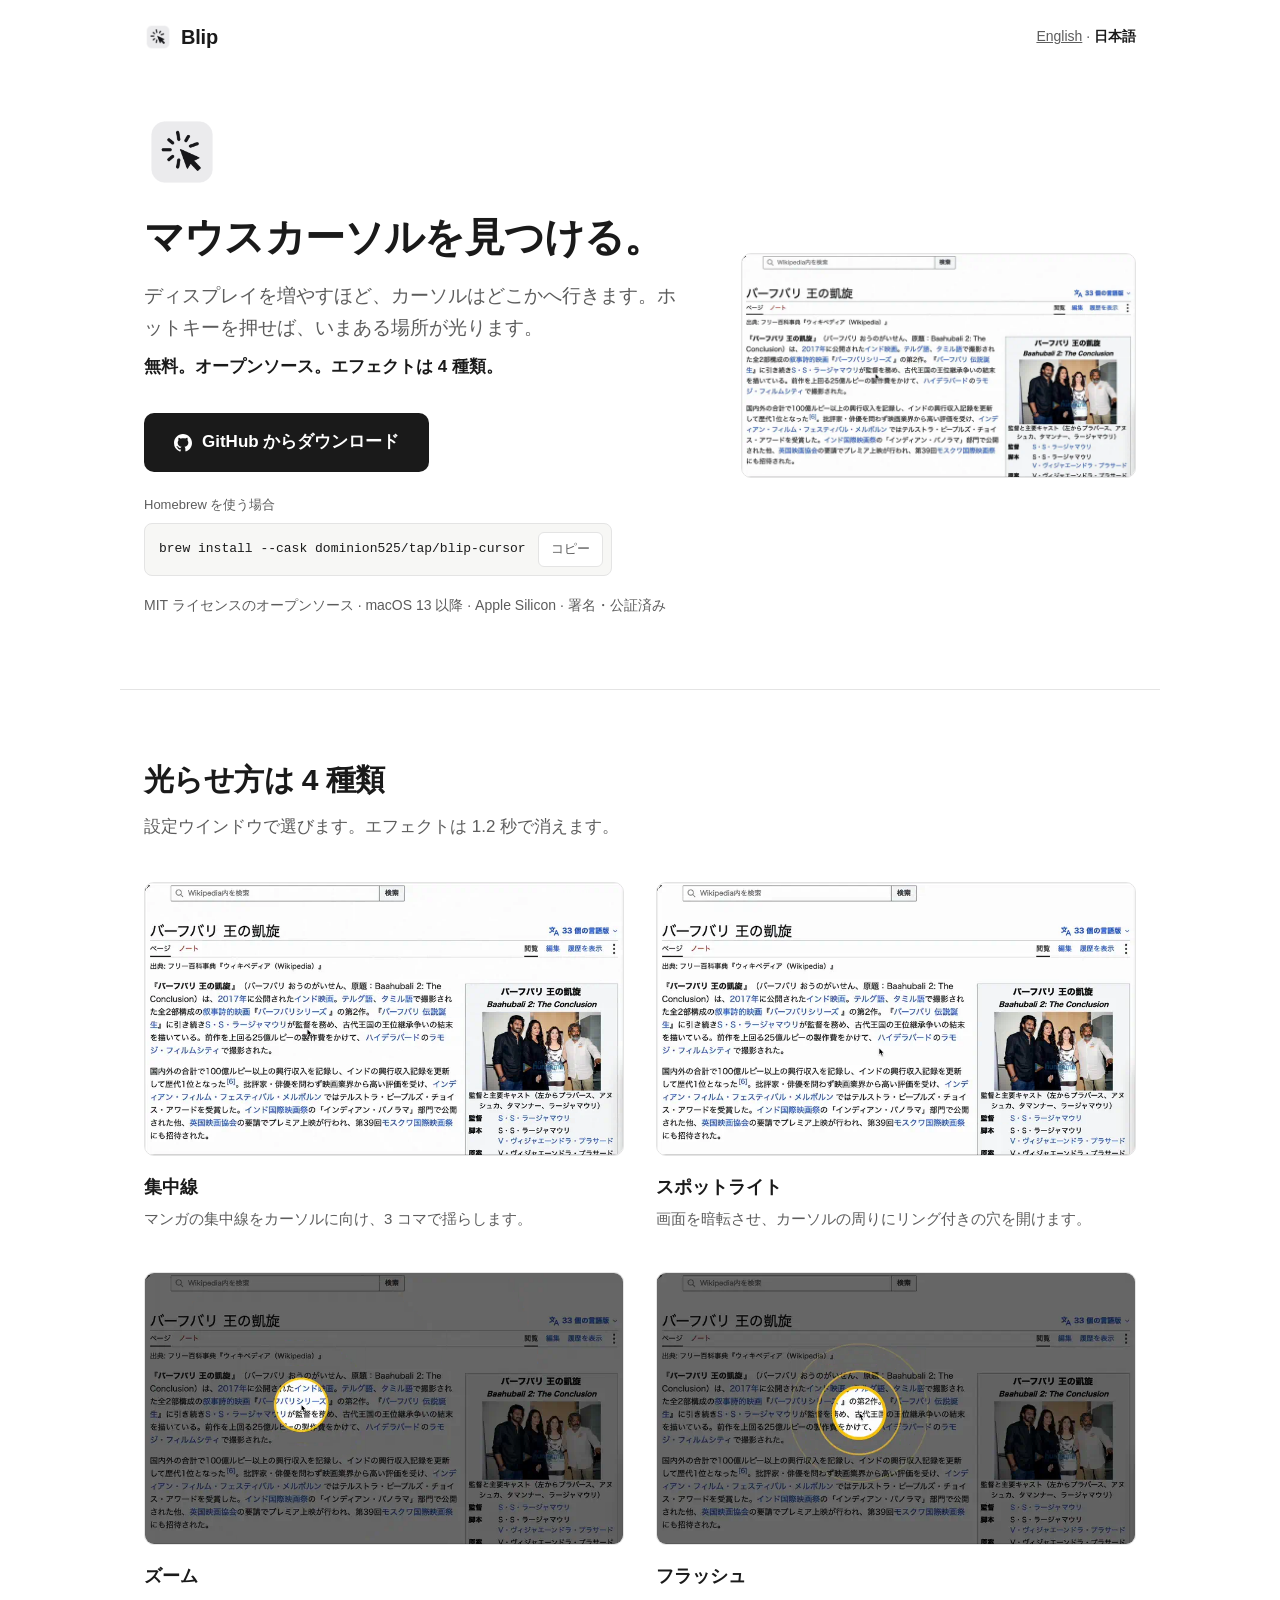
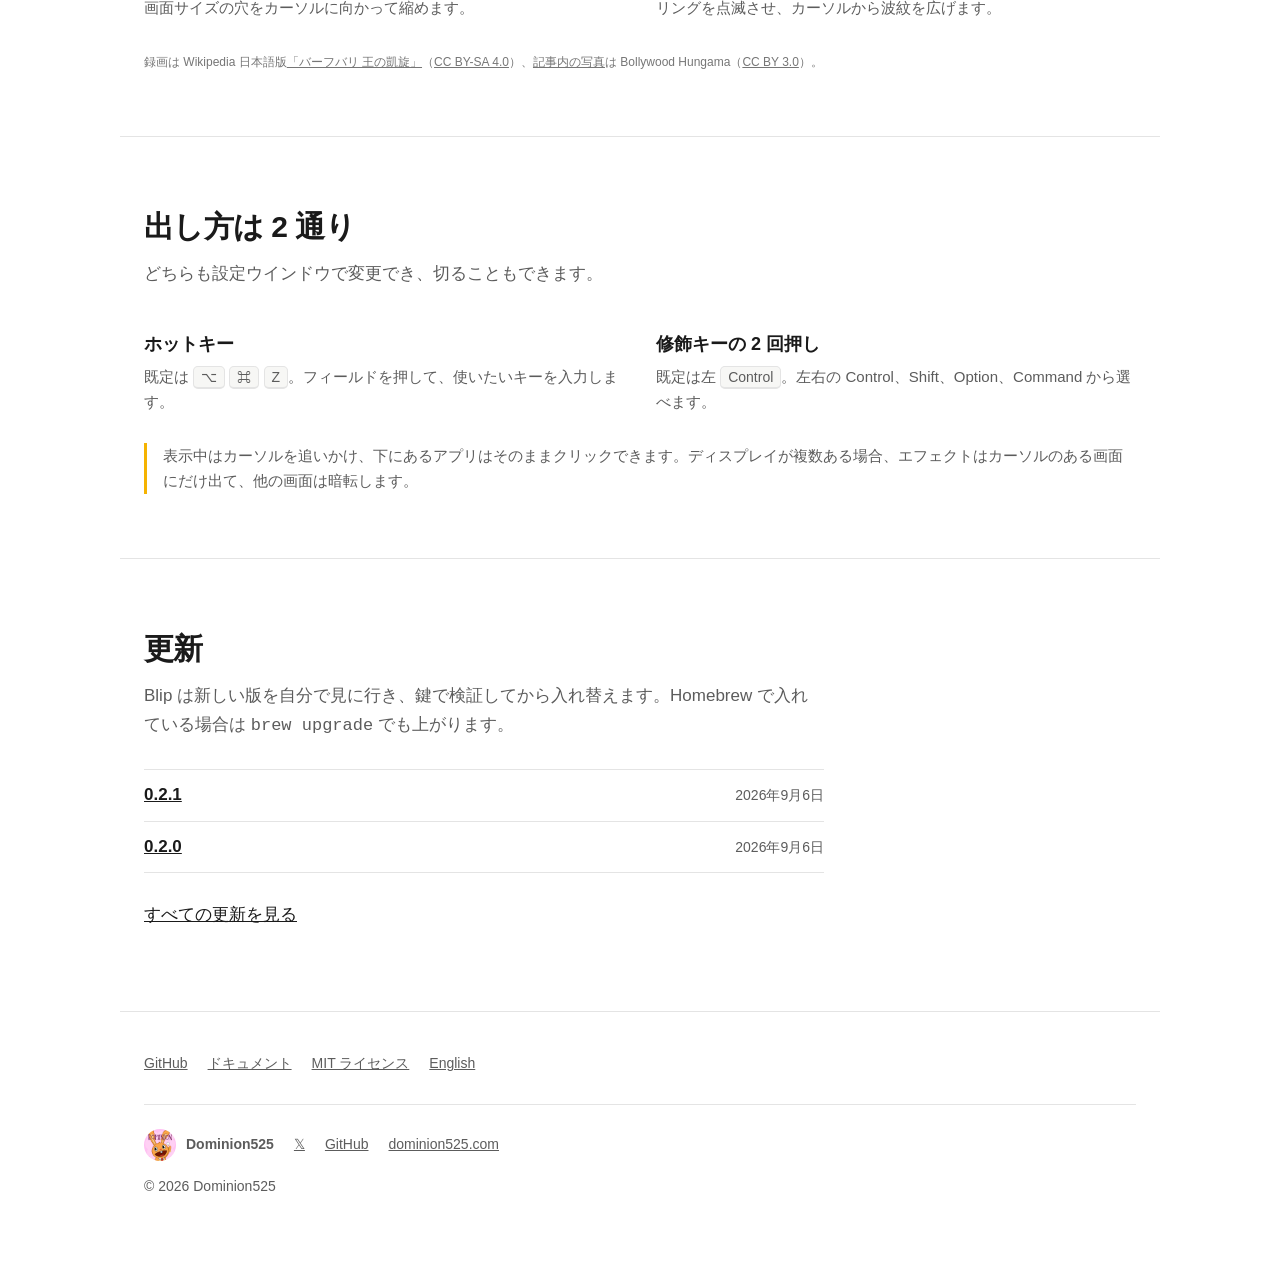
==== commit c510a916: "State what the page is about in a form a crawler can read - Add a SoftwareApplication description to" ====
--- a/ja/index.html
+++ b/ja/index.html
@@ -44,6 +44,34 @@
     <meta name="twitter:site" content="@dominion525" />
     <link rel="icon" href="/assets/icon.png" />
     <link rel="stylesheet" href="/style.css" />
+    <script type="application/ld+json">
+      {
+        "@context": "https://schema.org",
+        "@type": "SoftwareApplication",
+        "name": "Blip",
+        "description": "マルチディスプレイでカーソルを見失ったときに、その位置を目立たせる macOS のメニューバーユーティリティ。",
+        "url": "https://blip.dominion525.com/ja/",
+        "inLanguage": "ja",
+        "applicationCategory": "UtilitiesApplication",
+        "operatingSystem": "macOS 13 or later",
+        "processorRequirements": "Apple Silicon",
+        "downloadUrl": "https://github.com/dominion525/blip/releases/latest",
+        "softwareHelp": "https://github.com/dominion525/blip/blob/main/README.ja.md",
+        "image": "https://blip.dominion525.com/assets/ogp-ja.png",
+        "isAccessibleForFree": true,
+        "license": "https://opensource.org/license/mit",
+        "offers": {
+          "@type": "Offer",
+          "price": "0",
+          "priceCurrency": "JPY"
+        },
+        "author": {
+          "@type": "Person",
+          "name": "Dominion525",
+          "url": "https://dominion525.com/"
+        }
+      }
+    </script>
   </head>
   <body>
     <header class="site-header wrap">
--- a/style.css
+++ b/style.css
@@ -211,6 +211,24 @@
   color: var(--ink-soft);
 }
 
+/* not found */
+
+.notfound { padding: 80px 0 120px; }
+
+.notfound h1 {
+  margin: 0 0 12px;
+  font-size: clamp(56px, 9vw, 88px);
+  letter-spacing: -0.04em;
+}
+
+.notfound .lead {
+  margin: 0 0 4px;
+  font-size: 19px;
+  color: var(--ink-soft);
+}
+
+.notfound .lead + .lead { margin-bottom: 32px; }
+
 /* sections */
 
 section { padding: 64px 0; border-top: 1px solid var(--line); }
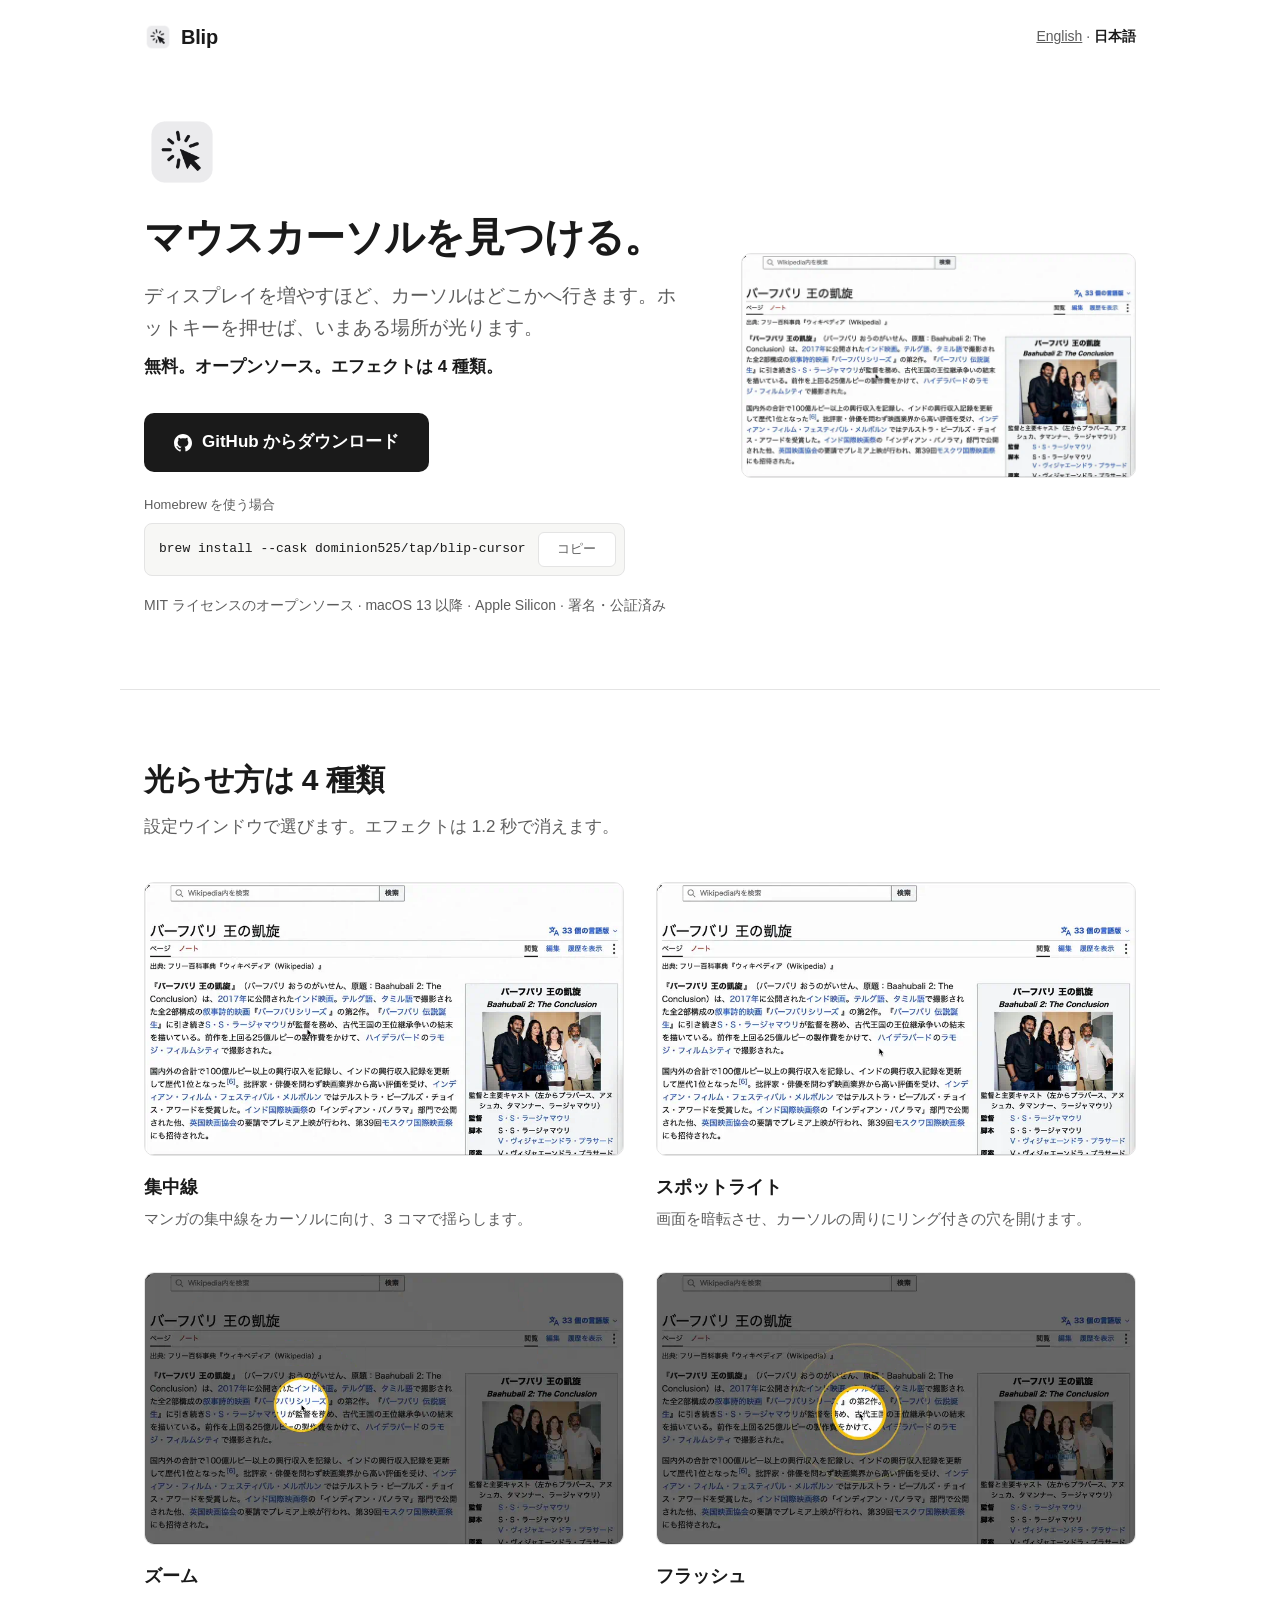
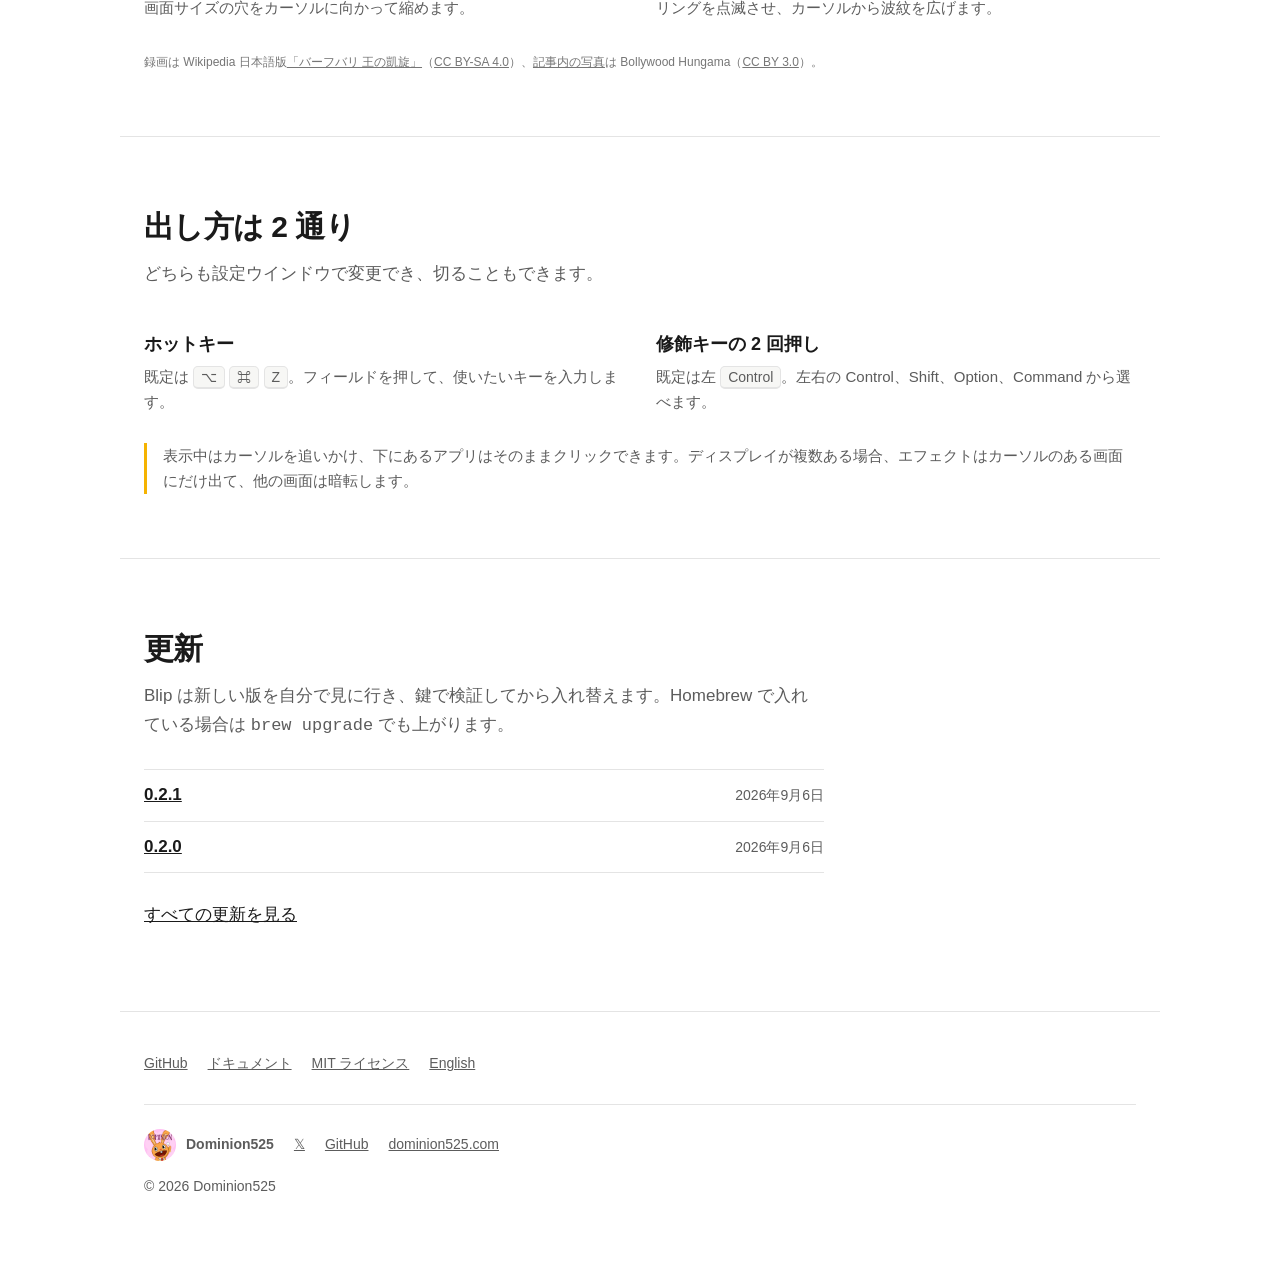
==== commit c3896864: "Hold the copy button still while it is being pressed - Stack both labels in one grid cell so the but" ====
--- a/ja/index.html
+++ b/ja/index.html
@@ -119,13 +119,9 @@
                 <code id="brew-command"
                   >brew install --cask dominion525/tap/blip-cursor</code
                 >
-                <button
-                  class="copy"
-                  type="button"
-                  data-copy="#brew-command"
-                  data-copied="コピーしました"
-                >
-                  コピー
+                <button class="copy" type="button" data-copy="#brew-command">
+                  <span class="copy-idle">コピー</span>
+                  <span class="copy-done">コピー済</span>
                 </button>
               </div>
             </div>
--- a/style.css
+++ b/style.css
@@ -193,6 +193,10 @@
 
 .copy {
   flex: none;
+  /* Both labels are stacked in one cell, so the button is as wide as the longer
+     of the two and does not resize when it is pressed. */
+  display: grid;
+  place-items: center;
   padding: 5px 12px;
   font: inherit;
   font-size: 13px;
@@ -202,6 +206,13 @@
   border-radius: 6px;
   cursor: pointer;
 }
+
+.copy > span { grid-area: 1 / 1; }
+
+.copy .copy-done,
+.copy.is-done .copy-idle { visibility: hidden; }
+
+.copy.is-done .copy-done { visibility: visible; }
 
 .copy:hover { color: var(--ink); }
 
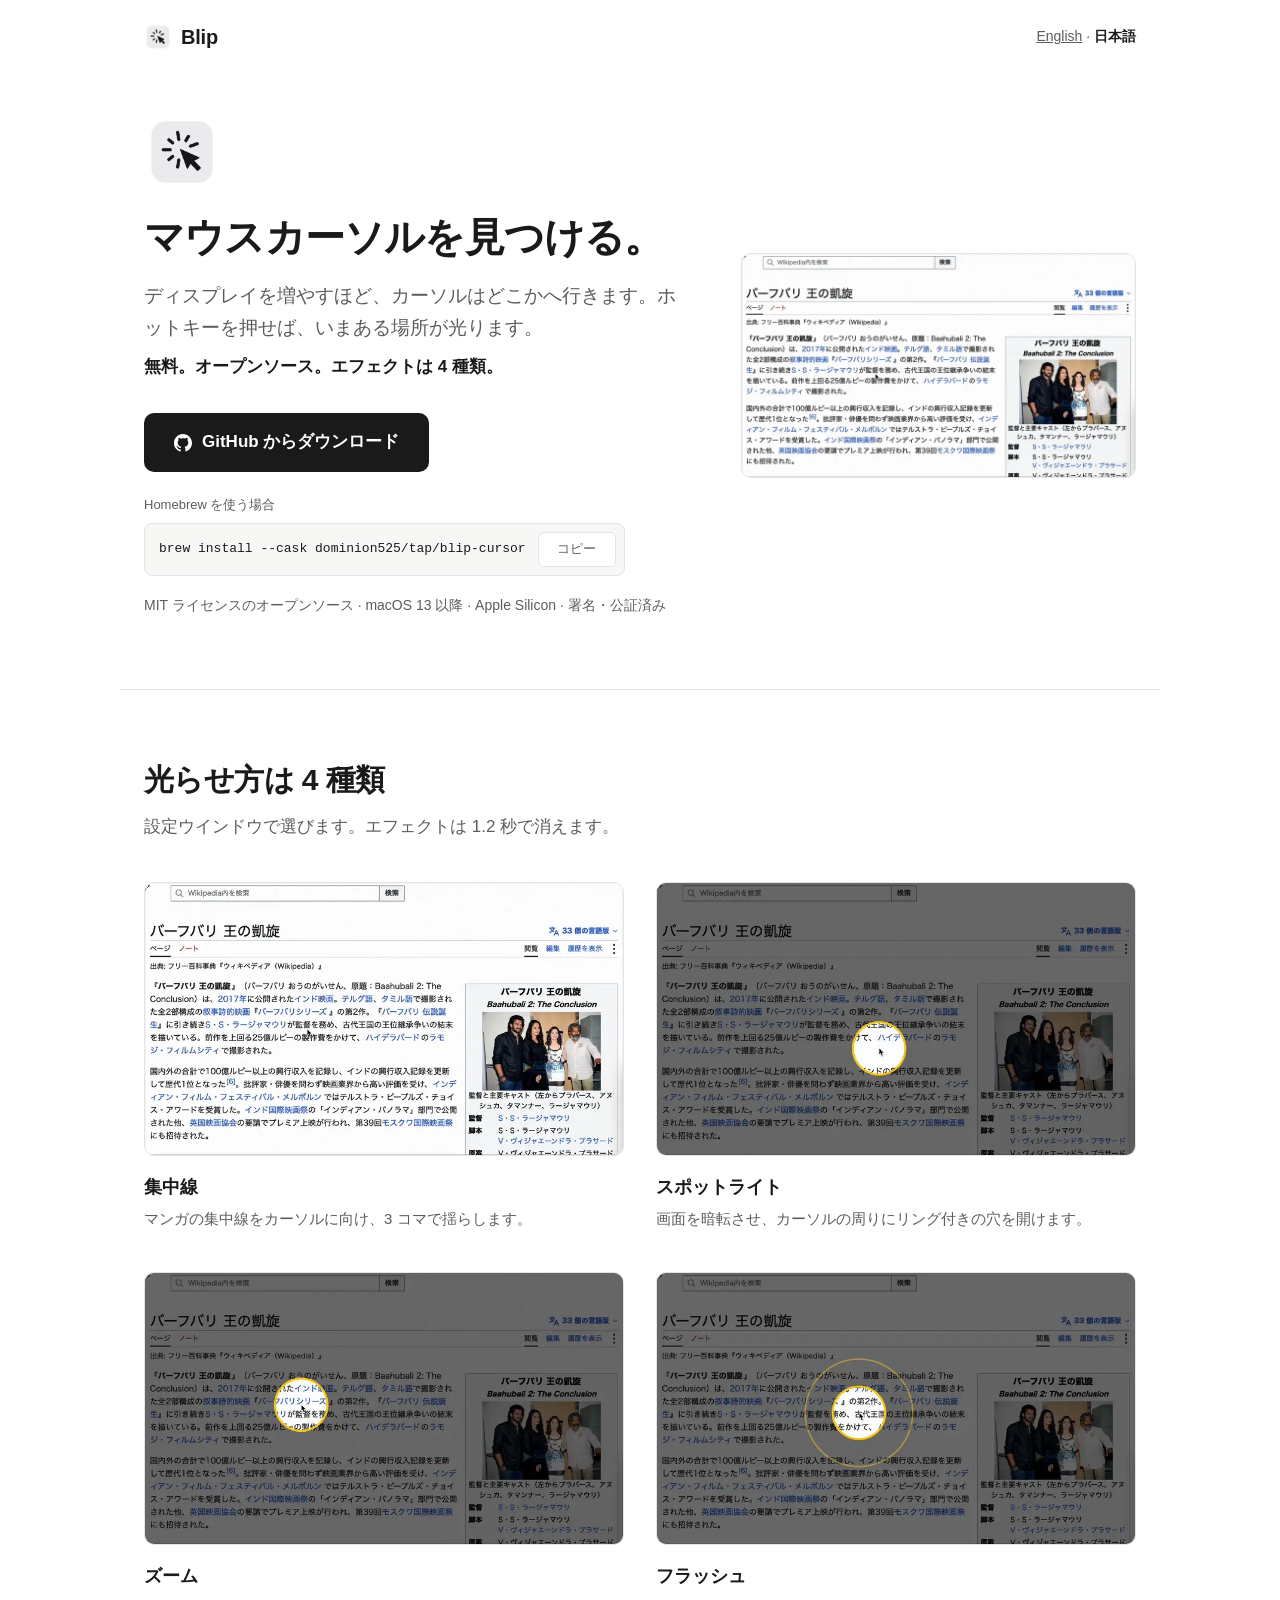
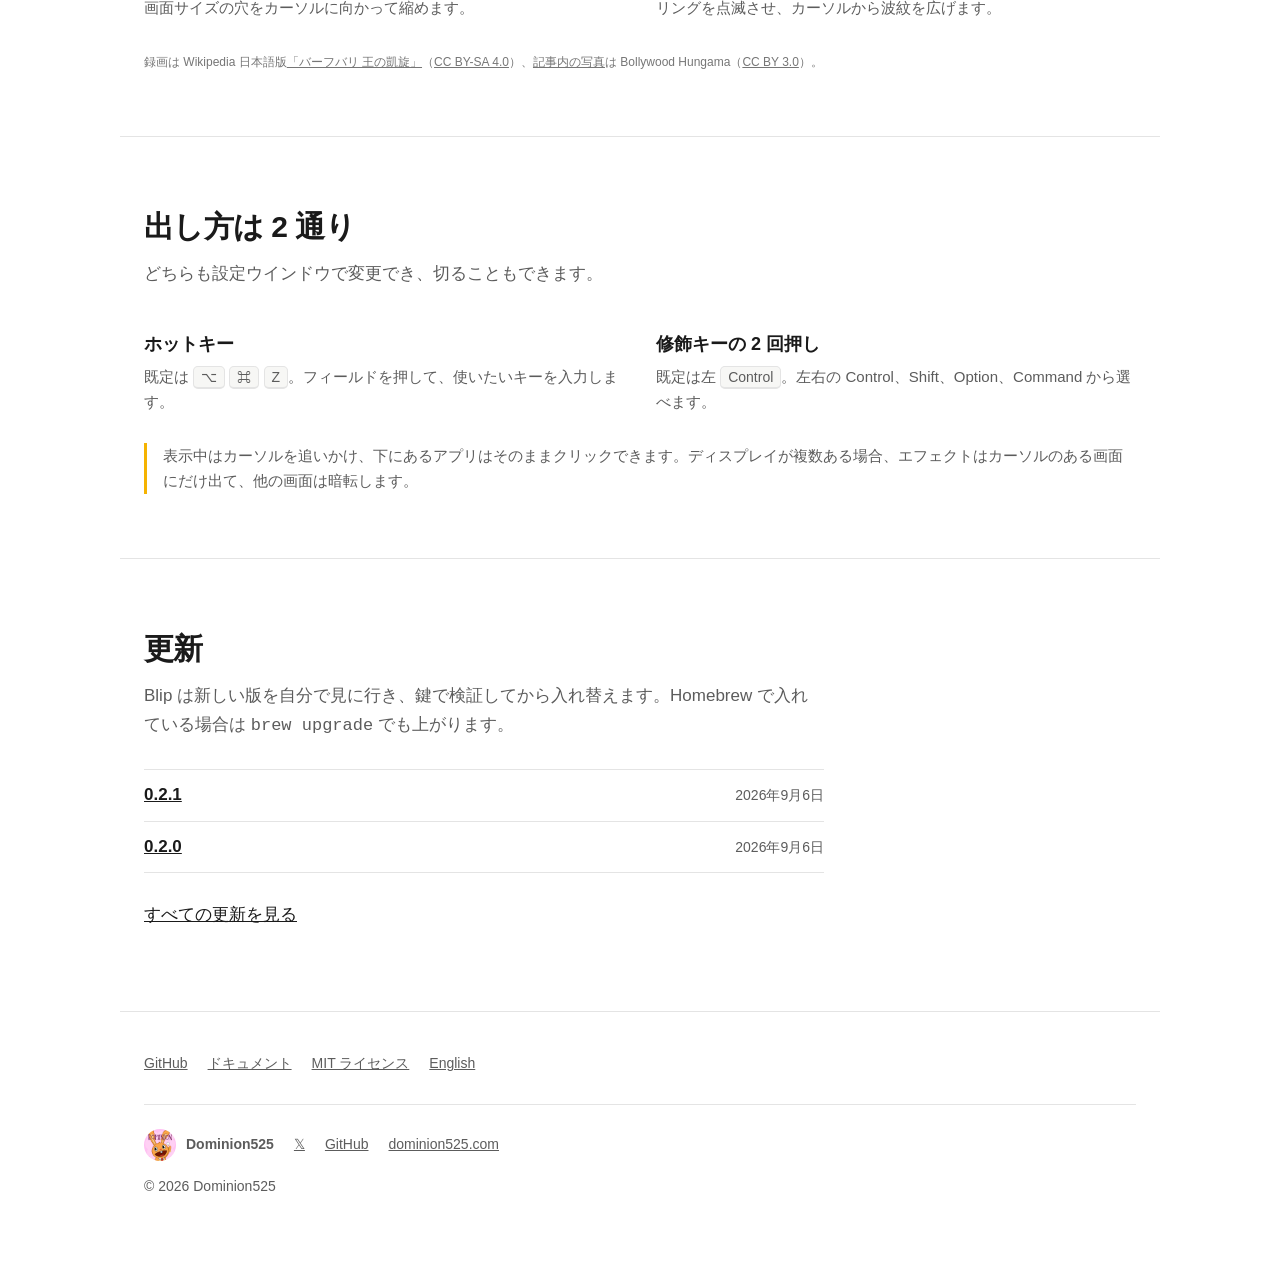
==== commit 1820462a: "Name the platform where the title is read on its own - Put "for macOS" into the title and the card t" ====
--- a/ja/index.html
+++ b/ja/index.html
@@ -3,7 +3,7 @@
   <head>
     <meta charset="utf-8" />
     <meta name="viewport" content="width=device-width, initial-scale=1" />
-    <title>Blip — マウスカーソルを見つける</title>
+    <title>Blip for macOS — マウスカーソルを見つける</title>
     <meta
       name="description"
       content="マルチディスプレイでカーソルを見失ったときに、その位置を目立たせる macOS のメニューバーユーティリティ。無料でオープンソースです。"
@@ -25,7 +25,7 @@
     <meta property="og:locale" content="ja_JP" />
     <meta property="og:locale:alternate" content="en_US" />
     <meta property="og:url" content="https://blip.dominion525.com/ja/" />
-    <meta property="og:title" content="Blip — マウスカーソルを見つける" />
+    <meta property="og:title" content="Blip for macOS — マウスカーソルを見つける" />
     <meta
       property="og:description"
       content="マルチディスプレイでカーソルを見失ったときに、その位置を目立たせる macOS のメニューバーユーティリティ。無料でオープンソースです。"
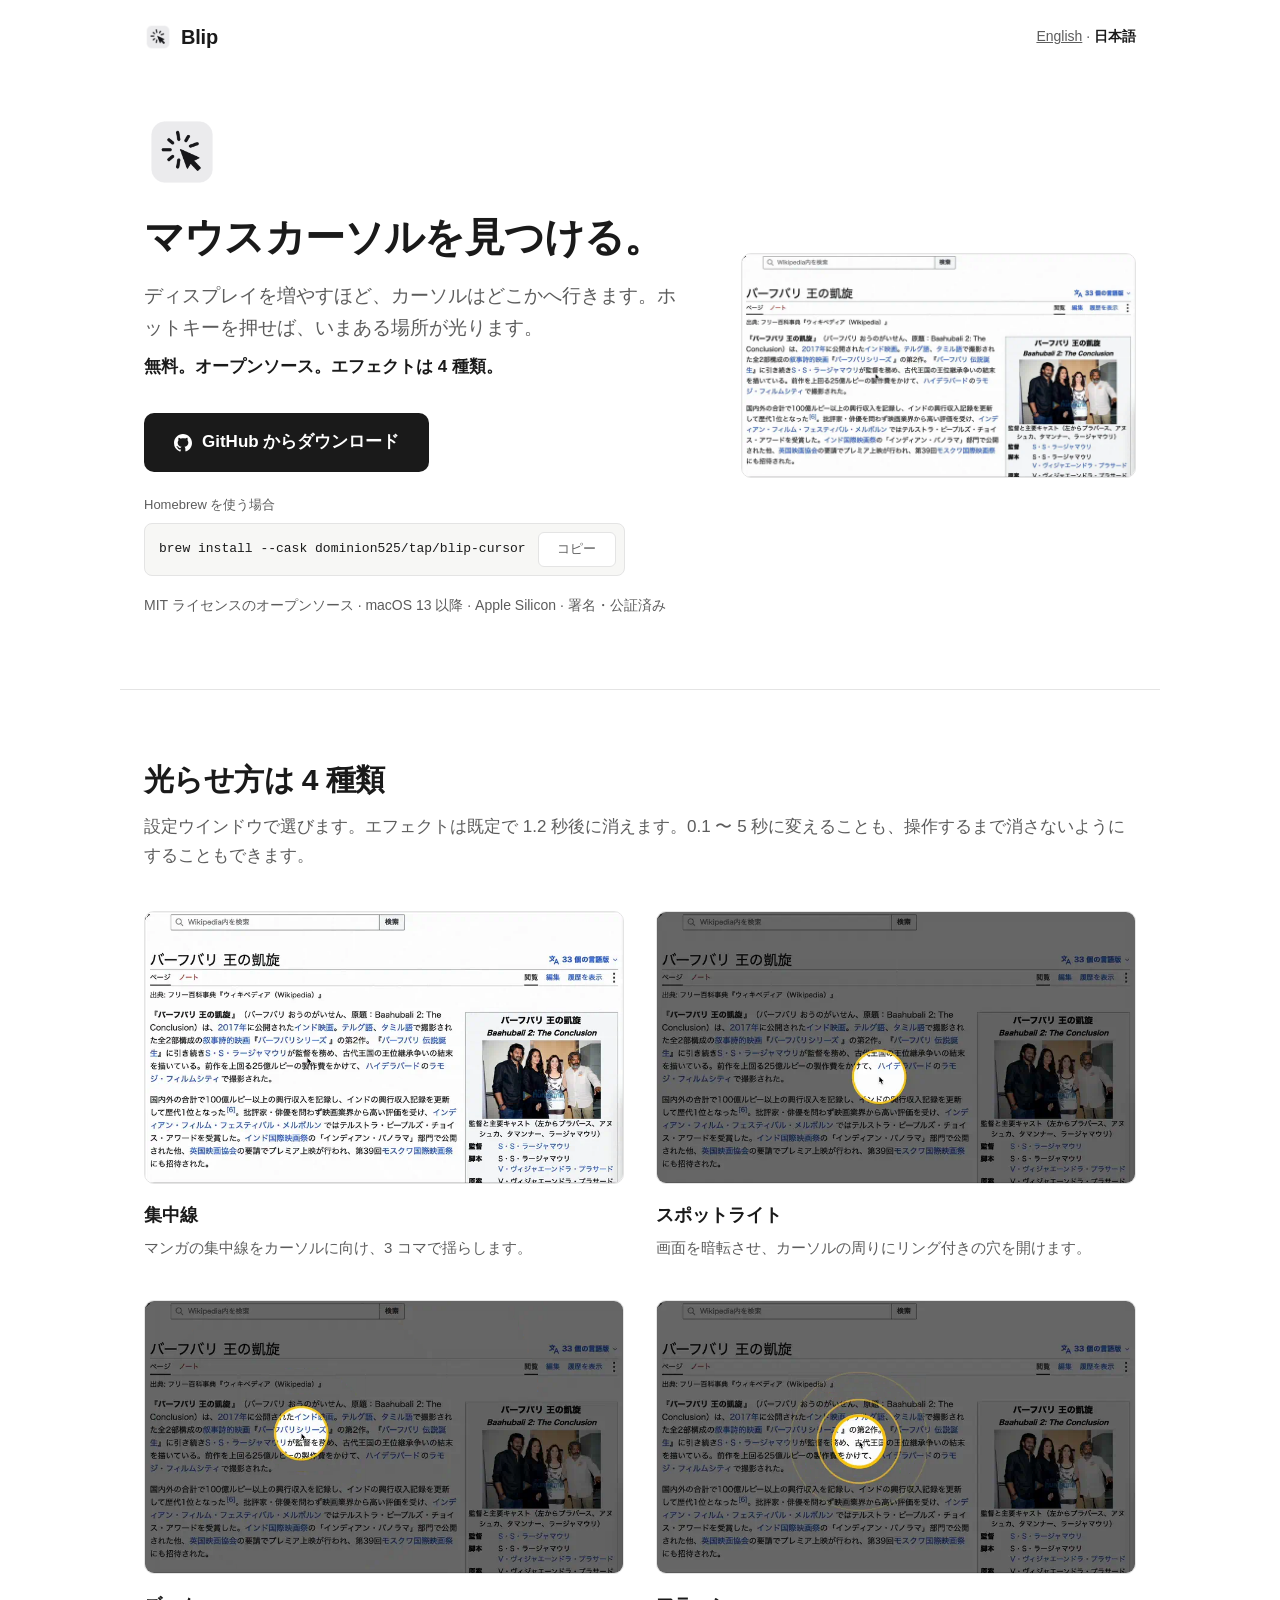
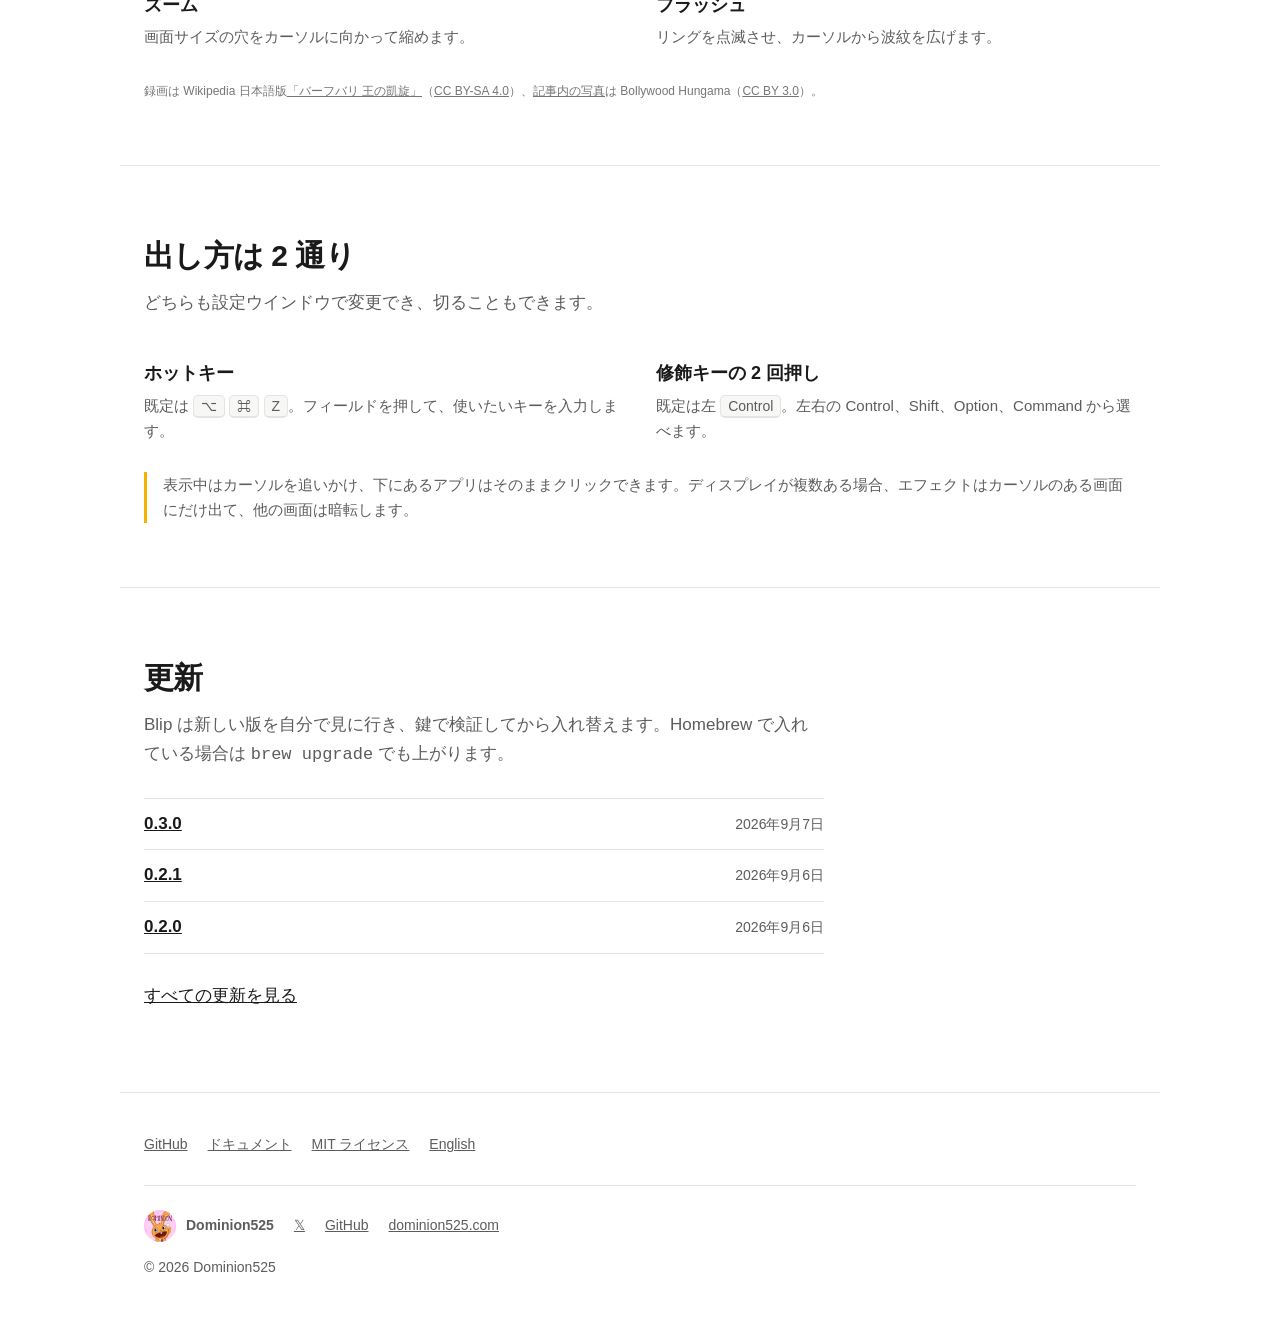
==== commit 00dbe490: "Say what the effect duration does now that it is a setting - 0.3.0 turned the fixed 1.2 seconds into" ====
--- a/ja/index.html
+++ b/ja/index.html
@@ -145,7 +145,8 @@
       <section class="wrap">
         <h2>光らせ方は 4 種類</h2>
         <p class="sub">
-          設定ウインドウで選びます。エフェクトは 1.2 秒で消えます。
+          設定ウインドウで選びます。エフェクトは既定で 1.2 秒後に消えます。0.1
+          〜 5 秒に変えることも、操作するまで消さないようにすることもできます。
         </p>
 
         <ul class="effects">
